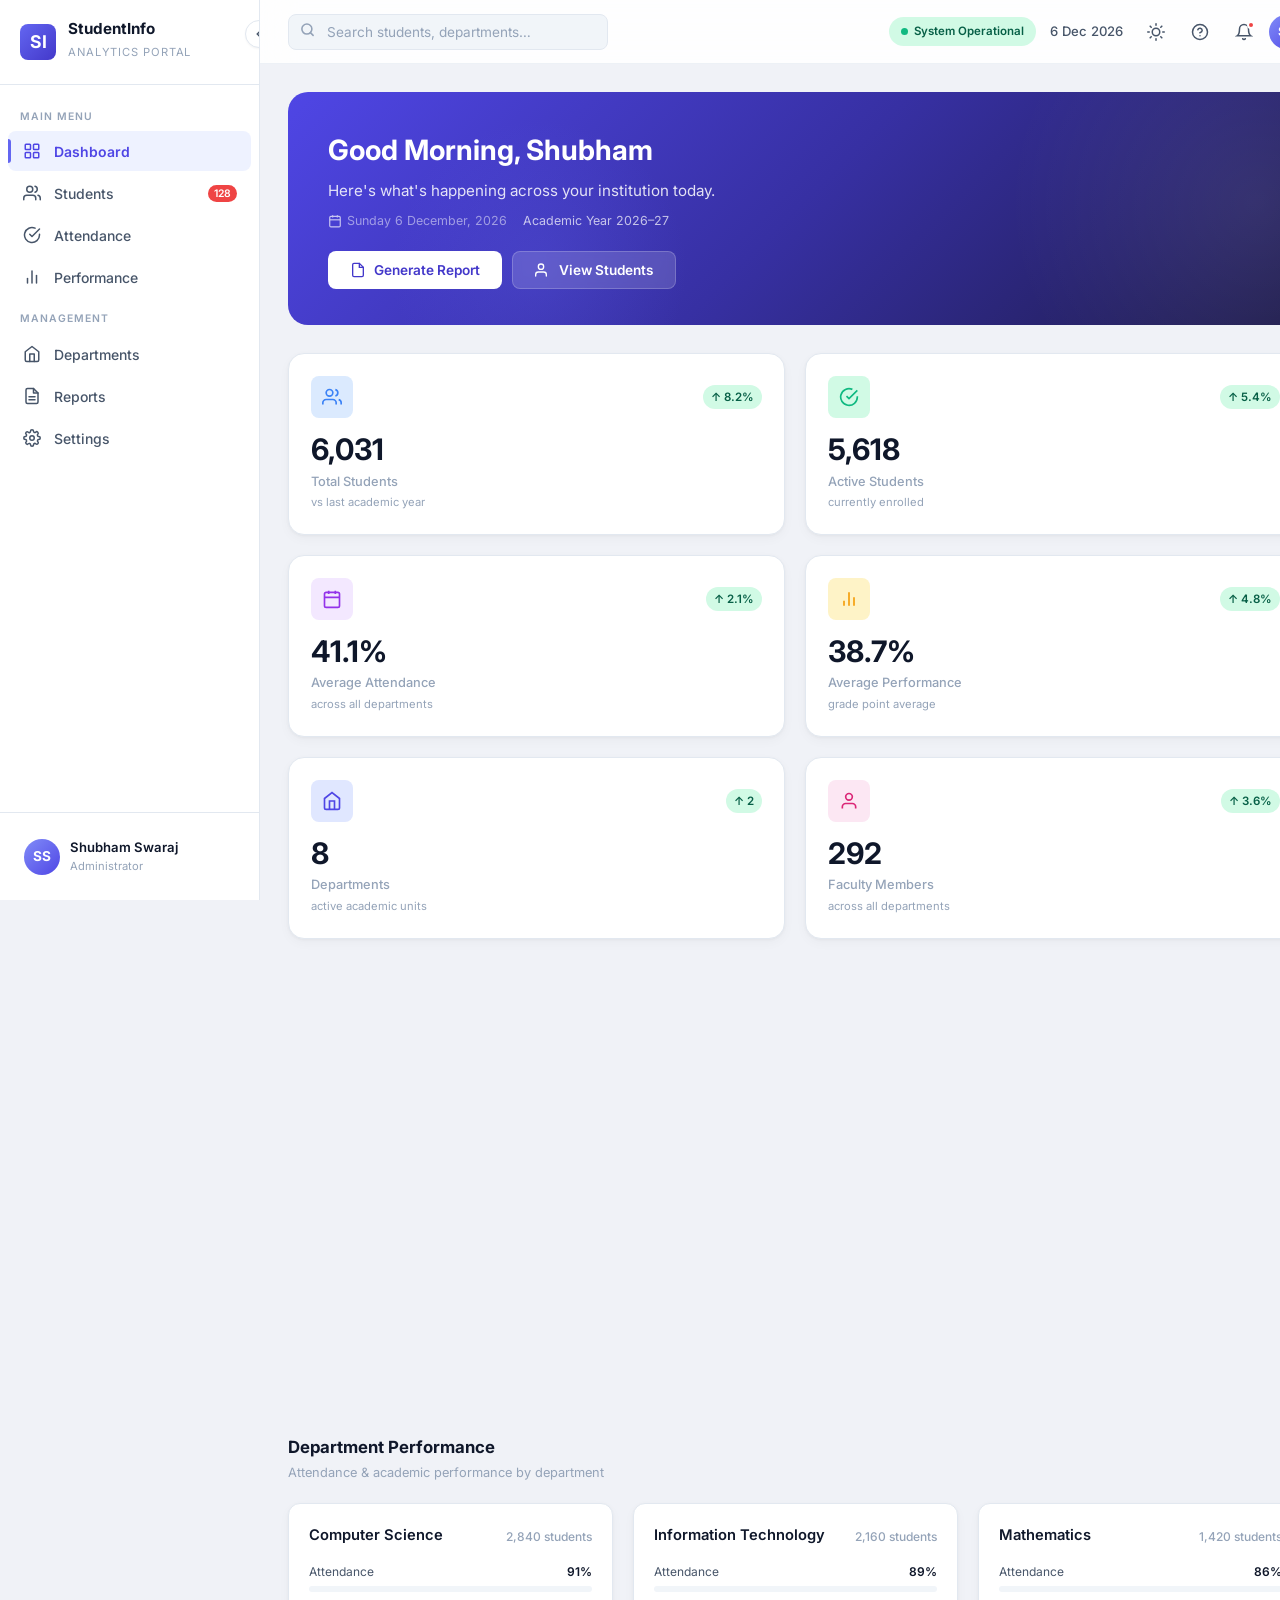
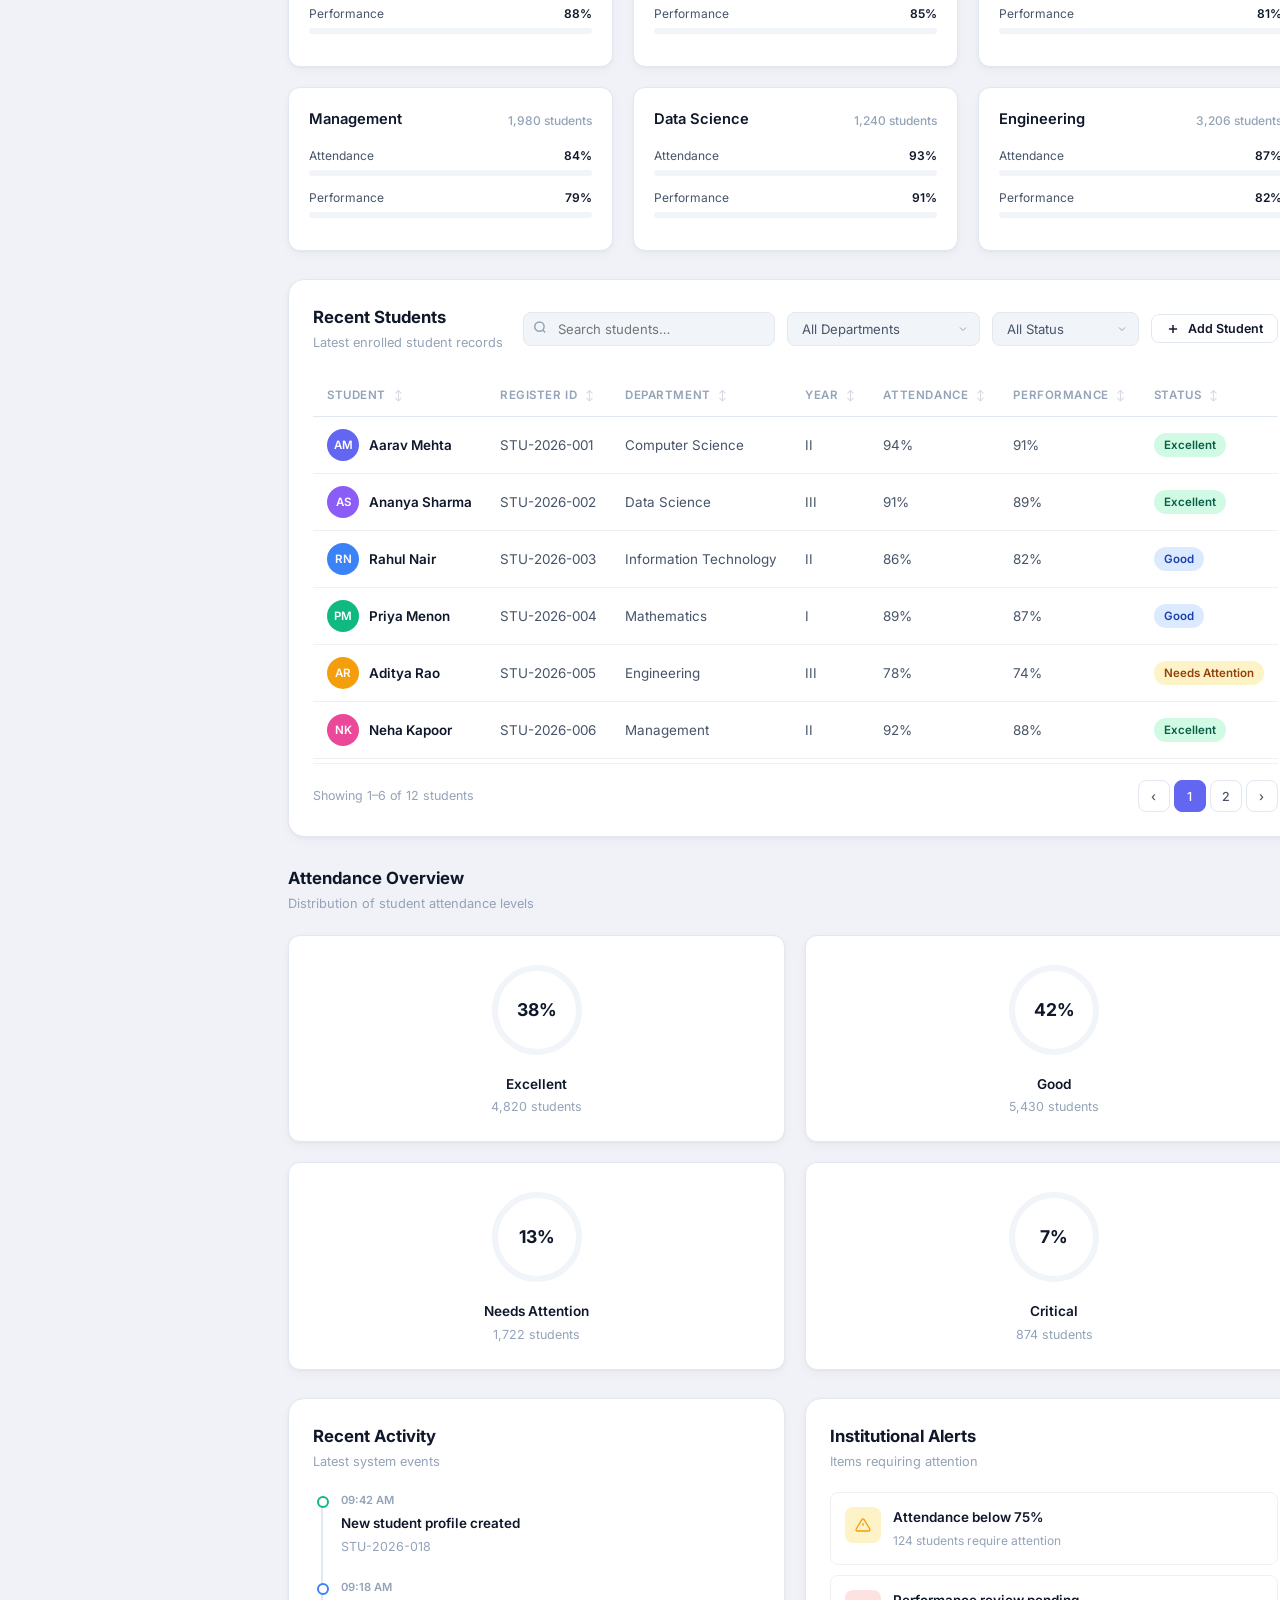
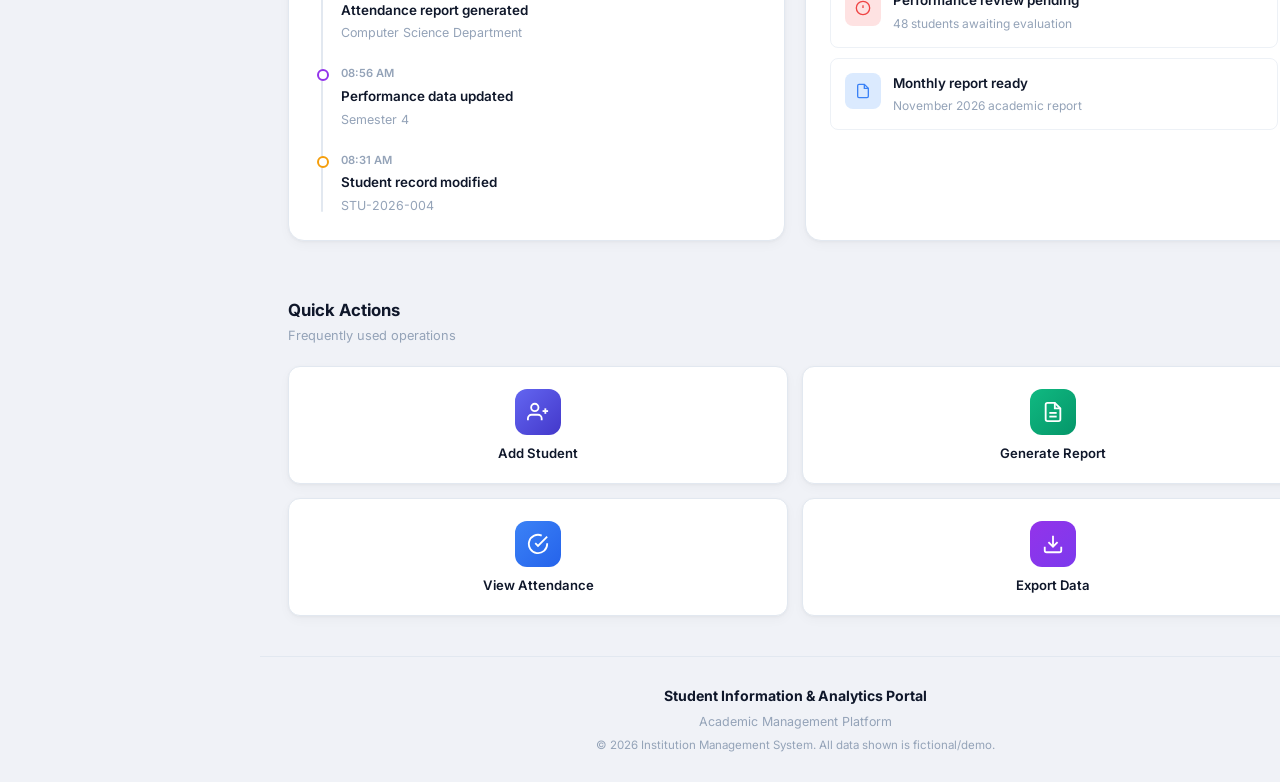
==== index.html @ a5983e14 "Initial student information portal" ====
<!DOCTYPE html>
<html lang="en" data-theme="light">
<head>
  <meta charset="UTF-8" />
  <meta name="viewport" content="width=device-width, initial-scale=1.0" />
  <title>Student Information & Analytics Portal</title>
  <meta name="description" content="Enterprise-grade Student Information & Analytics Dashboard for academic institution management." />
  <link rel="preconnect" href="https://fonts.googleapis.com" />
  <link rel="preconnect" href="https://fonts.gstatic.com" crossorigin />
  <link href="https://fonts.googleapis.com/css2?family=Inter:wght@400;500;600;700;800&display=swap" rel="stylesheet" />
  <link rel="stylesheet" href="style.css" />
</head>
<body>

  <!-- ======== Loading Screen ======== -->
  <div class="loading-screen" id="loadingScreen">
    <div class="loading-spinner"></div>
    <p>Loading Dashboard&hellip;</p>
  </div>

  <!-- ======== Toast Container ======== -->
  <div class="toast-container" id="toastContainer"></div>

  <!-- ======== Mobile Sidebar Overlay ======== -->
  <div class="sidebar-overlay" id="sidebarOverlay"></div>

  <!-- ======== App Shell ======== -->
  <div class="app" id="app">

    <!-- ======== Sidebar ======== -->
    <aside class="sidebar" id="sidebar" aria-label="Main navigation">

      <!-- Toggle -->
      <button class="sidebar-toggle" id="sidebarToggle" aria-label="Toggle sidebar">
        <svg width="14" height="14" viewBox="0 0 24 24" fill="none" stroke="currentColor" stroke-width="2.5" stroke-linecap="round"><path d="M15 18l-6-6 6-6"/></svg>
      </button>

      <!-- Header / Logo -->
      <div class="sidebar-header">
        <div class="sidebar-logo" aria-hidden="true">SI</div>
        <div class="sidebar-brand">
          <h2>StudentInfo</h2>
          <span>Analytics Portal</span>
        </div>
      </div>

      <!-- Navigation -->
      <nav class="sidebar-nav" aria-label="Primary">
        <div class="nav-section-title">Main Menu</div>

        <button class="nav-item active" data-section="dashboard" aria-current="page">
          <span class="nav-icon">
            <svg width="18" height="18" viewBox="0 0 24 24" fill="none" stroke="currentColor" stroke-width="2" stroke-linecap="round" stroke-linejoin="round"><rect x="3" y="3" width="7" height="7" rx="1"/><rect x="14" y="3" width="7" height="7" rx="1"/><rect x="3" y="14" width="7" height="7" rx="1"/><rect x="14" y="14" width="7" height="7" rx="1"/></svg>
          </span>
          <span class="nav-label">Dashboard</span>
        </button>

        <button class="nav-item" data-section="students">
          <span class="nav-icon">
            <svg width="18" height="18" viewBox="0 0 24 24" fill="none" stroke="currentColor" stroke-width="2" stroke-linecap="round" stroke-linejoin="round"><path d="M17 21v-2a4 4 0 00-4-4H5a4 4 0 00-4 4v2"/><circle cx="9" cy="7" r="4"/><path d="M23 21v-2a4 4 0 00-3-3.87"/><path d="M16 3.13a4 4 0 010 7.75"/></svg>
          </span>
          <span class="nav-label">Students</span>
          <span class="nav-badge">128</span>
        </button>

        <button class="nav-item" data-section="attendance">
          <span class="nav-icon">
            <svg width="18" height="18" viewBox="0 0 24 24" fill="none" stroke="currentColor" stroke-width="2" stroke-linecap="round" stroke-linejoin="round"><path d="M22 11.08V12a10 10 0 11-5.93-9.14"/><polyline points="22 4 12 14.01 9 11.01"/></svg>
          </span>
          <span class="nav-label">Attendance</span>
        </button>

        <button class="nav-item" data-section="performance">
          <span class="nav-icon">
            <svg width="18" height="18" viewBox="0 0 24 24" fill="none" stroke="currentColor" stroke-width="2" stroke-linecap="round" stroke-linejoin="round"><line x1="18" y1="20" x2="18" y2="10"/><line x1="12" y1="20" x2="12" y2="4"/><line x1="6" y1="20" x2="6" y2="14"/></svg>
          </span>
          <span class="nav-label">Performance</span>
        </button>

        <div class="nav-section-title">Management</div>

        <button class="nav-item" data-section="departments">
          <span class="nav-icon">
            <svg width="18" height="18" viewBox="0 0 24 24" fill="none" stroke="currentColor" stroke-width="2" stroke-linecap="round" stroke-linejoin="round"><path d="M3 9l9-7 9 7v11a2 2 0 01-2 2H5a2 2 0 01-2-2z"/><polyline points="9 22 9 12 15 12 15 22"/></svg>
          </span>
          <span class="nav-label">Departments</span>
        </button>

        <button class="nav-item" data-section="reports">
          <span class="nav-icon">
            <svg width="18" height="18" viewBox="0 0 24 24" fill="none" stroke="currentColor" stroke-width="2" stroke-linecap="round" stroke-linejoin="round"><path d="M14 2H6a2 2 0 00-2 2v16a2 2 0 002 2h12a2 2 0 002-2V8z"/><polyline points="14 2 14 8 20 8"/><line x1="16" y1="13" x2="8" y2="13"/><line x1="16" y1="17" x2="8" y2="17"/></svg>
          </span>
          <span class="nav-label">Reports</span>
        </button>

        <button class="nav-item" data-section="settings">
          <span class="nav-icon">
            <svg width="18" height="18" viewBox="0 0 24 24" fill="none" stroke="currentColor" stroke-width="2" stroke-linecap="round" stroke-linejoin="round"><circle cx="12" cy="12" r="3"/><path d="M19.4 15a1.65 1.65 0 00.33 1.82l.06.06a2 2 0 010 2.83 2 2 0 01-2.83 0l-.06-.06a1.65 1.65 0 00-1.82-.33 1.65 1.65 0 00-1 1.51V21a2 2 0 01-4 0v-.09A1.65 1.65 0 009 19.4a1.65 1.65 0 00-1.82.33l-.06.06a2 2 0 01-2.83-2.83l.06-.06A1.65 1.65 0 004.68 15a1.65 1.65 0 00-1.51-1H3a2 2 0 010-4h.09A1.65 1.65 0 004.6 9a1.65 1.65 0 00-.33-1.82l-.06-.06a2 2 0 012.83-2.83l.06.06A1.65 1.65 0 009 4.68a1.65 1.65 0 001-1.51V3a2 2 0 014 0v.09a1.65 1.65 0 001 1.51 1.65 1.65 0 001.82-.33l.06-.06a2 2 0 012.83 2.83l-.06.06A1.65 1.65 0 0019.4 9a1.65 1.65 0 001.51 1H21a2 2 0 010 4h-.09a1.65 1.65 0 00-1.51 1z"/></svg>
          </span>
          <span class="nav-label">Settings</span>
        </button>
      </nav>

      <!-- Footer / User -->
      <div class="sidebar-footer">
        <div class="sidebar-user">
          <div class="sidebar-avatar" aria-hidden="true">SS</div>
          <div class="sidebar-user-info">
            <div class="name">Shubham Swaraj</div>
            <div class="role">Administrator</div>
          </div>
        </div>
      </div>
    </aside>

    <!-- ======== Main Content ======== -->
    <div class="main-content">

      <!-- ======== Top Navigation ======== -->
      <header class="topnav" role="banner">
        <div class="topnav-left">
          <button class="mobile-menu-btn" id="mobileMenuBtn" aria-label="Open menu">
            <svg width="22" height="22" viewBox="0 0 24 24" fill="none" stroke="currentColor" stroke-width="2" stroke-linecap="round"><line x1="3" y1="6" x2="21" y2="6"/><line x1="3" y1="12" x2="21" y2="12"/><line x1="3" y1="18" x2="21" y2="18"/></svg>
          </button>
          <div class="topnav-search">
            <span class="search-icon">
              <svg width="15" height="15" viewBox="0 0 24 24" fill="none" stroke="currentColor" stroke-width="2.5" stroke-linecap="round"><circle cx="11" cy="11" r="8"/><line x1="21" y1="21" x2="16.65" y2="16.65"/></svg>
            </span>
            <input type="text" id="globalSearch" placeholder="Search students, departments…" aria-label="Search" />
          </div>
        </div>

        <div class="topnav-right">
          <div class="topnav-status">
            <span class="status-dot"></span>
            System Operational
          </div>

          <span class="topnav-date" id="currentDate"></span>

          <!-- Theme toggle -->
          <button class="topnav-btn theme-toggle" id="themeToggle" aria-label="Toggle dark mode" title="Toggle theme">
            <svg id="themeIconLight" width="18" height="18" viewBox="0 0 24 24" fill="none" stroke="currentColor" stroke-width="2" stroke-linecap="round"><circle cx="12" cy="12" r="5"/><line x1="12" y1="1" x2="12" y2="3"/><line x1="12" y1="21" x2="12" y2="23"/><line x1="4.22" y1="4.22" x2="5.64" y2="5.64"/><line x1="18.36" y1="18.36" x2="19.78" y2="19.78"/><line x1="1" y1="12" x2="3" y2="12"/><line x1="21" y1="12" x2="23" y2="12"/><line x1="4.22" y1="19.78" x2="5.64" y2="18.36"/><line x1="18.36" y1="5.64" x2="19.78" y2="4.22"/></svg>
            <svg id="themeIconDark" width="18" height="18" viewBox="0 0 24 24" fill="none" stroke="currentColor" stroke-width="2" stroke-linecap="round" style="display:none"><path d="M21 12.79A9 9 0 1111.21 3 7 7 0 0021 12.79z"/></svg>
          </button>

          <!-- Help -->
          <button class="topnav-btn" aria-label="Help" title="Help">
            <svg width="18" height="18" viewBox="0 0 24 24" fill="none" stroke="currentColor" stroke-width="2" stroke-linecap="round"><circle cx="12" cy="12" r="10"/><path d="M9.09 9a3 3 0 015.83 1c0 2-3 3-3 3"/><line x1="12" y1="17" x2="12.01" y2="17"/></svg>
          </button>

          <!-- Notifications -->
          <div class="dropdown" id="notifDropdown">
            <button class="topnav-btn" id="notifBtn" aria-label="Notifications" title="Notifications">
              <svg width="18" height="18" viewBox="0 0 24 24" fill="none" stroke="currentColor" stroke-width="2" stroke-linecap="round"><path d="M18 8A6 6 0 006 8c0 7-3 9-3 9h18s-3-2-3-9"/><path d="M13.73 21a2 2 0 01-3.46 0"/></svg>
              <span class="badge-dot"></span>
            </button>
            <div class="dropdown-menu" id="notifMenu">
              <div class="dropdown-header">Notifications</div>
              <div class="notification-item">
                <div class="notif-title">Attendance Alert</div>
                <div class="notif-desc">124 students below 75% attendance threshold</div>
                <div class="notif-time">2 minutes ago</div>
              </div>
              <div class="notification-item">
                <div class="notif-title">Report Generated</div>
                <div class="notif-desc">November 2026 monthly report is ready</div>
                <div class="notif-time">15 minutes ago</div>
              </div>
              <div class="notification-item">
                <div class="notif-title">New Enrollment</div>
                <div class="notif-desc">32 new students enrolled this week</div>
                <div class="notif-time">1 hour ago</div>
              </div>
            </div>
          </div>

          <!-- Profile -->
          <div class="dropdown" id="profileDropdown">
            <button class="topnav-avatar" id="profileBtn" aria-label="Profile menu">SS</button>
            <div class="dropdown-menu" id="profileMenu">
              <div class="dropdown-header">Shubham Swaraj</div>
              <button class="dropdown-item">
                <svg width="15" height="15" viewBox="0 0 24 24" fill="none" stroke="currentColor" stroke-width="2"><path d="M20 21v-2a4 4 0 00-4-4H8a4 4 0 00-4 4v2"/><circle cx="12" cy="7" r="4"/></svg>
                My Profile
              </button>
              <button class="dropdown-item">
                <svg width="15" height="15" viewBox="0 0 24 24" fill="none" stroke="currentColor" stroke-width="2"><circle cx="12" cy="12" r="3"/><path d="M19.4 15a1.65 1.65 0 00.33 1.82l.06.06a2 2 0 11-2.83 0l-.06-.06a1.65 1.65 0 00-1.82-.33 1.65 1.65 0 00-1 1.51V21a2 2 0 01-4 0v-.09A1.65 1.65 0 009 19.4"/></svg>
                Settings
              </button>
              <div class="dropdown-divider"></div>
              <button class="dropdown-item" style="color:var(--danger);">
                <svg width="15" height="15" viewBox="0 0 24 24" fill="none" stroke="currentColor" stroke-width="2"><path d="M9 21H5a2 2 0 01-2-2V5a2 2 0 012-2h4"/><polyline points="16 17 21 12 16 7"/><line x1="21" y1="12" x2="9" y2="12"/></svg>
                Sign Out
              </button>
            </div>
          </div>
        </div>
      </header>

      <!-- ======== Page Content ======== -->
      <main class="page-content" role="main">

        <!-- ---- Welcome Section ---- -->
        <section class="welcome-section reveal" aria-label="Welcome">
          <div class="welcome-content">
            <div class="welcome-top">
              <div class="welcome-text">
                <h1 id="welcomeGreeting">Good Morning, Shubham</h1>
                <p>Here's what's happening across your institution today.</p>
                <div class="welcome-meta">
                  <span>
                    <svg width="14" height="14" viewBox="0 0 24 24" fill="none" stroke="currentColor" stroke-width="2"><rect x="3" y="4" width="18" height="18" rx="2" ry="2"/><line x1="16" y1="2" x2="16" y2="6"/><line x1="8" y1="2" x2="8" y2="6"/><line x1="3" y1="10" x2="21" y2="10"/></svg>
                    <span id="welcomeDate"></span>
                  </span>
                  <span>Academic Year 2026–27</span>
                </div>
              </div>
            </div>
            <div class="welcome-actions">
              <button class="btn btn-primary" id="btnGenerateReport">
                <svg width="16" height="16" viewBox="0 0 24 24" fill="none" stroke="currentColor" stroke-width="2" stroke-linecap="round"><path d="M14 2H6a2 2 0 00-2 2v16a2 2 0 002 2h12a2 2 0 002-2V8z"/><polyline points="14 2 14 8 20 8"/></svg>
                Generate Report
              </button>
              <button class="btn btn-secondary" id="btnViewStudents">
                <svg width="16" height="16" viewBox="0 0 24 24" fill="none" stroke="currentColor" stroke-width="2" stroke-linecap="round"><path d="M17 21v-2a4 4 0 00-4-4H5a4 4 0 00-4 4v2"/><circle cx="9" cy="7" r="4"/></svg>
                View Students
              </button>
            </div>
          </div>
        </section>

        <!-- ---- KPI Cards ---- -->
        <section class="kpi-section reveal" aria-label="Key metrics">
          <div class="grid-cols-4" id="kpiGrid">
            <!-- KPI 1 -->
            <div class="kpi-card">
              <div class="kpi-card-header">
                <div class="kpi-icon blue">
                  <svg width="20" height="20" viewBox="0 0 24 24" fill="none" stroke="currentColor" stroke-width="2"><path d="M17 21v-2a4 4 0 00-4-4H5a4 4 0 00-4 4v2"/><circle cx="9" cy="7" r="4"/><path d="M23 21v-2a4 4 0 00-3-3.87"/><path d="M16 3.13a4 4 0 010 7.75"/></svg>
                </div>
                <span class="kpi-change positive">↑ 8.2%</span>
              </div>
              <div class="kpi-value" data-target="12846">0</div>
              <div class="kpi-label">Total Students</div>
              <div class="kpi-sublabel">vs last academic year</div>
            </div>
            <!-- KPI 2 -->
            <div class="kpi-card">
              <div class="kpi-card-header">
                <div class="kpi-icon green">
                  <svg width="20" height="20" viewBox="0 0 24 24" fill="none" stroke="currentColor" stroke-width="2"><path d="M22 11.08V12a10 10 0 11-5.93-9.14"/><polyline points="22 4 12 14.01 9 11.01"/></svg>
                </div>
                <span class="kpi-change positive">↑ 5.4%</span>
              </div>
              <div class="kpi-value" data-target="11972">0</div>
              <div class="kpi-label">Active Students</div>
              <div class="kpi-sublabel">currently enrolled</div>
            </div>
            <!-- KPI 3 -->
            <div class="kpi-card">
              <div class="kpi-card-header">
                <div class="kpi-icon purple">
                  <svg width="20" height="20" viewBox="0 0 24 24" fill="none" stroke="currentColor" stroke-width="2"><rect x="3" y="4" width="18" height="18" rx="2" ry="2"/><line x1="16" y1="2" x2="16" y2="6"/><line x1="8" y1="2" x2="8" y2="6"/><line x1="3" y1="10" x2="21" y2="10"/></svg>
                </div>
                <span class="kpi-change positive">↑ 2.1%</span>
              </div>
              <div class="kpi-value" data-target="87.6" data-suffix="%" data-decimal="true">0</div>
              <div class="kpi-label">Average Attendance</div>
              <div class="kpi-sublabel">across all departments</div>
            </div>
            <!-- KPI 4 -->
            <div class="kpi-card">
              <div class="kpi-card-header">
                <div class="kpi-icon amber">
                  <svg width="20" height="20" viewBox="0 0 24 24" fill="none" stroke="currentColor" stroke-width="2"><line x1="18" y1="20" x2="18" y2="10"/><line x1="12" y1="20" x2="12" y2="4"/><line x1="6" y1="20" x2="6" y2="14"/></svg>
                </div>
                <span class="kpi-change positive">↑ 4.8%</span>
              </div>
              <div class="kpi-value" data-target="82.4" data-suffix="%" data-decimal="true">0</div>
              <div class="kpi-label">Average Performance</div>
              <div class="kpi-sublabel">grade point average</div>
            </div>
            <!-- KPI 5 -->
            <div class="kpi-card">
              <div class="kpi-card-header">
                <div class="kpi-icon indigo">
                  <svg width="20" height="20" viewBox="0 0 24 24" fill="none" stroke="currentColor" stroke-width="2"><path d="M3 9l9-7 9 7v11a2 2 0 01-2 2H5a2 2 0 01-2-2z"/><polyline points="9 22 9 12 15 12 15 22"/></svg>
                </div>
                <span class="kpi-change positive">↑ 2</span>
              </div>
              <div class="kpi-value" data-target="18">0</div>
              <div class="kpi-label">Departments</div>
              <div class="kpi-sublabel">active academic units</div>
            </div>
            <!-- KPI 6 -->
            <div class="kpi-card">
              <div class="kpi-card-header">
                <div class="kpi-icon rose">
                  <svg width="20" height="20" viewBox="0 0 24 24" fill="none" stroke="currentColor" stroke-width="2"><path d="M20 21v-2a4 4 0 00-4-4H8a4 4 0 00-4 4v2"/><circle cx="12" cy="7" r="4"/></svg>
                </div>
                <span class="kpi-change positive">↑ 3.6%</span>
              </div>
              <div class="kpi-value" data-target="624">0</div>
              <div class="kpi-label">Faculty Members</div>
              <div class="kpi-sublabel">across all departments</div>
            </div>
          </div>
        </section>

        <!-- ---- Student Analytics Chart ---- -->
        <section class="section-card reveal" aria-label="Enrollment chart">
          <div class="section-header">
            <div>
              <div class="section-title">Student Enrollment Overview</div>
              <div class="section-subtitle">Enrollment trends across the academic year</div>
            </div>
            <div class="section-actions">
              <button class="btn btn-outline btn-sm" data-chart-period="monthly">Monthly</button>
            </div>
          </div>
          <div class="chart-container" id="enrollmentChart">
            <div class="chart-tooltip" id="chartTooltip"></div>
            <!-- Chart rendered via JS -->
          </div>
        </section>

        <!-- ---- Department Performance ---- -->
        <section class="reveal" aria-label="Department performance">
          <div class="section-header" style="margin-bottom:20px;">
            <div>
              <div class="section-title">Department Performance</div>
              <div class="section-subtitle">Attendance &amp; academic performance by department</div>
            </div>
          </div>
          <div class="grid-cols-3" id="deptGrid">
            <!-- Rendered via JS -->
          </div>
        </section>

        <!-- ---- Recent Students Table ---- -->
        <section class="section-card reveal" aria-label="Student records" style="margin-top:28px;">
          <div class="section-header">
            <div>
              <div class="section-title">Recent Students</div>
              <div class="section-subtitle">Latest enrolled student records</div>
            </div>
            <div class="table-controls">
              <div class="table-search">
                <span class="search-icon">
                  <svg width="14" height="14" viewBox="0 0 24 24" fill="none" stroke="currentColor" stroke-width="2.5"><circle cx="11" cy="11" r="8"/><line x1="21" y1="21" x2="16.65" y2="16.65"/></svg>
                </span>
                <input type="text" id="studentSearch" placeholder="Search students…" aria-label="Search students" />
              </div>
              <select class="table-filter" id="deptFilter" aria-label="Filter by department">
                <option value="">All Departments</option>
                <option value="Computer Science">Computer Science</option>
                <option value="Data Science">Data Science</option>
                <option value="Information Technology">Information Technology</option>
                <option value="Mathematics">Mathematics</option>
                <option value="Engineering">Engineering</option>
                <option value="Management">Management</option>
              </select>
              <select class="table-filter" id="statusFilter" aria-label="Filter by status">
                <option value="">All Status</option>
                <option value="Excellent">Excellent</option>
                <option value="Good">Good</option>
                <option value="Needs Attention">Needs Attention</option>
              </select>
              <button class="btn btn-outline btn-sm" id="addStudentBtn">
                <svg width="14" height="14" viewBox="0 0 24 24" fill="none" stroke="currentColor" stroke-width="2.5"><line x1="12" y1="5" x2="12" y2="19"/><line x1="5" y1="12" x2="19" y2="12"/></svg>
                Add Student
              </button>
            </div>
          </div>
          <div class="data-table-wrapper">
            <table class="data-table" id="studentTable">
              <thead>
                <tr>
                  <th data-sort="name">Student <span class="sort-icon">↕</span></th>
                  <th data-sort="id">Register ID <span class="sort-icon">↕</span></th>
                  <th data-sort="department">Department <span class="sort-icon">↕</span></th>
                  <th data-sort="year">Year <span class="sort-icon">↕</span></th>
                  <th data-sort="attendance">Attendance <span class="sort-icon">↕</span></th>
                  <th data-sort="performance">Performance <span class="sort-icon">↕</span></th>
                  <th data-sort="status">Status <span class="sort-icon">↕</span></th>
                </tr>
              </thead>
              <tbody id="studentTableBody">
                <!-- Rendered via JS -->
              </tbody>
            </table>
          </div>
          <div class="table-footer">
            <div class="table-info" id="tableInfo">Showing 1-6 of 6 students</div>
            <div class="table-pagination" id="tablePagination">
              <!-- Rendered via JS -->
            </div>
          </div>
        </section>

        <!-- ---- Attendance Overview ---- -->
        <section class="reveal" aria-label="Attendance overview" style="margin-top:28px;">
          <div class="section-header" style="margin-bottom:20px;">
            <div>
              <div class="section-title">Attendance Overview</div>
              <div class="section-subtitle">Distribution of student attendance levels</div>
            </div>
          </div>
          <div class="attendance-grid" id="attendanceGrid">
            <!-- Rendered via JS -->
          </div>
        </section>

        <!-- ---- Two Column: Activity + Alerts ---- -->
        <div class="grid-cols-2 reveal" style="margin-top:28px;">

          <!-- Recent Activity -->
          <div class="section-card">
            <div class="section-header">
              <div>
                <div class="section-title">Recent Activity</div>
                <div class="section-subtitle">Latest system events</div>
              </div>
            </div>
            <div class="timeline" id="activityTimeline">
              <div class="timeline-item">
                <div class="timeline-dot green"></div>
                <div class="timeline-time">09:42 AM</div>
                <div class="timeline-title">New student profile created</div>
                <div class="timeline-desc">STU-2026-018</div>
              </div>
              <div class="timeline-item">
                <div class="timeline-dot blue"></div>
                <div class="timeline-time">09:18 AM</div>
                <div class="timeline-title">Attendance report generated</div>
                <div class="timeline-desc">Computer Science Department</div>
              </div>
              <div class="timeline-item">
                <div class="timeline-dot purple"></div>
                <div class="timeline-time">08:56 AM</div>
                <div class="timeline-title">Performance data updated</div>
                <div class="timeline-desc">Semester 4</div>
              </div>
              <div class="timeline-item">
                <div class="timeline-dot amber"></div>
                <div class="timeline-time">08:31 AM</div>
                <div class="timeline-title">Student record modified</div>
                <div class="timeline-desc">STU-2026-004</div>
              </div>
            </div>
          </div>

          <!-- Institutional Alerts -->
          <div class="section-card">
            <div class="section-header">
              <div>
                <div class="section-title">Institutional Alerts</div>
                <div class="section-subtitle">Items requiring attention</div>
              </div>
            </div>
            <div id="alertsList">
              <div class="alert-item">
                <div class="alert-icon warning">
                  <svg width="16" height="16" viewBox="0 0 24 24" fill="none" stroke="currentColor" stroke-width="2"><path d="M10.29 3.86L1.82 18a2 2 0 001.71 3h16.94a2 2 0 001.71-3L13.71 3.86a2 2 0 00-3.42 0z"/><line x1="12" y1="9" x2="12" y2="13"/><line x1="12" y1="17" x2="12.01" y2="17"/></svg>
                </div>
                <div class="alert-content">
                  <div class="alert-title">Attendance below 75%</div>
                  <div class="alert-desc">124 students require attention</div>
                </div>
              </div>
              <div class="alert-item">
                <div class="alert-icon danger">
                  <svg width="16" height="16" viewBox="0 0 24 24" fill="none" stroke="currentColor" stroke-width="2"><circle cx="12" cy="12" r="10"/><line x1="12" y1="8" x2="12" y2="12"/><line x1="12" y1="16" x2="12.01" y2="16"/></svg>
                </div>
                <div class="alert-content">
                  <div class="alert-title">Performance review pending</div>
                  <div class="alert-desc">48 students awaiting evaluation</div>
                </div>
              </div>
              <div class="alert-item">
                <div class="alert-icon info">
                  <svg width="16" height="16" viewBox="0 0 24 24" fill="none" stroke="currentColor" stroke-width="2"><path d="M14 2H6a2 2 0 00-2 2v16a2 2 0 002 2h12a2 2 0 002-2V8z"/><polyline points="14 2 14 8 20 8"/></svg>
                </div>
                <div class="alert-content">
                  <div class="alert-title">Monthly report ready</div>
                  <div class="alert-desc">November 2026 academic report</div>
                </div>
              </div>
            </div>
          </div>
        </div>

        <!-- ---- Quick Actions ---- -->
        <section class="reveal" aria-label="Quick actions" style="margin-top:28px;">
          <div class="section-header" style="margin-bottom:20px;">
            <div>
              <div class="section-title">Quick Actions</div>
              <div class="section-subtitle">Frequently used operations</div>
            </div>
          </div>
          <div class="quick-actions-grid">
            <button class="quick-action-btn" id="qaAddStudent">
              <div class="quick-action-icon">
                <svg width="22" height="22" viewBox="0 0 24 24" fill="none" stroke="currentColor" stroke-width="2"><path d="M16 21v-2a4 4 0 00-4-4H5a4 4 0 00-4 4v2"/><circle cx="8.5" cy="7" r="4"/><line x1="20" y1="8" x2="20" y2="14"/><line x1="23" y1="11" x2="17" y2="11"/></svg>
              </div>
              <span class="quick-action-label">Add Student</span>
            </button>
            <button class="quick-action-btn" id="qaGenerateReport">
              <div class="quick-action-icon">
                <svg width="22" height="22" viewBox="0 0 24 24" fill="none" stroke="currentColor" stroke-width="2"><path d="M14 2H6a2 2 0 00-2 2v16a2 2 0 002 2h12a2 2 0 002-2V8z"/><polyline points="14 2 14 8 20 8"/><line x1="16" y1="13" x2="8" y2="13"/><line x1="16" y1="17" x2="8" y2="17"/></svg>
              </div>
              <span class="quick-action-label">Generate Report</span>
            </button>
            <button class="quick-action-btn" id="qaViewAttendance">
              <div class="quick-action-icon">
                <svg width="22" height="22" viewBox="0 0 24 24" fill="none" stroke="currentColor" stroke-width="2"><path d="M22 11.08V12a10 10 0 11-5.93-9.14"/><polyline points="22 4 12 14.01 9 11.01"/></svg>
              </div>
              <span class="quick-action-label">View Attendance</span>
            </button>
            <button class="quick-action-btn" id="qaExportData">
              <div class="quick-action-icon">
                <svg width="22" height="22" viewBox="0 0 24 24" fill="none" stroke="currentColor" stroke-width="2"><path d="M21 15v4a2 2 0 01-2 2H5a2 2 0 01-2-2v-4"/><polyline points="7 10 12 15 17 10"/><line x1="12" y1="15" x2="12" y2="3"/></svg>
              </div>
              <span class="quick-action-label">Export Data</span>
            </button>
          </div>
        </section>

      </main>

      <!-- ======== Footer ======== -->
      <footer class="app-footer" role="contentinfo">
        <div class="footer-brand">Student Information &amp; Analytics Portal</div>
        <div class="footer-tagline">Academic Management Platform</div>
        <div class="footer-copy">&copy; 2026 Institution Management System. All data shown is fictional/demo.</div>
      </footer>

    </div><!-- /.main-content -->
  </div><!-- /.app -->

  <!-- ======== Add Student Modal ======== -->
  <div class="modal-overlay" id="addStudentModal" role="dialog" aria-modal="true" aria-label="Add student">
    <div class="modal">
      <div class="modal-header">
        <h2 class="modal-title">Add New Student</h2>
        <button class="modal-close" id="closeAddStudent" aria-label="Close">
          <svg width="16" height="16" viewBox="0 0 24 24" fill="none" stroke="currentColor" stroke-width="2.5" stroke-linecap="round"><line x1="18" y1="6" x2="6" y2="18"/><line x1="6" y1="6" x2="18" y2="18"/></svg>
        </button>
      </div>
      <div class="modal-body">
        <form id="addStudentForm">
          <div class="form-row">
            <div class="form-group">
              <label class="form-label" for="studentFirstName">First Name</label>
              <input class="form-input" type="text" id="studentFirstName" placeholder="Enter first name" required />
            </div>
            <div class="form-group">
              <label class="form-label" for="studentLastName">Last Name</label>
              <input class="form-input" type="text" id="studentLastName" placeholder="Enter last name" required />
            </div>
          </div>
          <div class="form-group">
            <label class="form-label" for="studentRegId">Register ID</label>
            <input class="form-input" type="text" id="studentRegId" placeholder="e.g. STU-2026-007" required />
          </div>
          <div class="form-row">
            <div class="form-group">
              <label class="form-label" for="studentDept">Department</label>
              <select class="form-select" id="studentDept" required>
                <option value="">Select department</option>
                <option>Computer Science</option>
                <option>Data Science</option>
                <option>Information Technology</option>
                <option>Mathematics</option>
                <option>Engineering</option>
                <option>Management</option>
              </select>
            </div>
            <div class="form-group">
              <label class="form-label" for="studentYear">Year</label>
              <select class="form-select" id="studentYear" required>
                <option value="">Select year</option>
                <option>I</option>
                <option>II</option>
                <option>III</option>
                <option>IV</option>
              </select>
            </div>
          </div>
        </form>
      </div>
      <div class="modal-footer">
        <button class="btn-modal-cancel" id="cancelAddStudent">Cancel</button>
        <button class="btn-modal-primary" id="submitAddStudent">Add Student</button>
      </div>
    </div>
  </div>

  <!-- ======== Generate Report Modal ======== -->
  <div class="modal-overlay" id="reportModal" role="dialog" aria-modal="true" aria-label="Generate report">
    <div class="modal">
      <div class="modal-header">
        <h2 class="modal-title">Generate Report</h2>
        <button class="modal-close" id="closeReport" aria-label="Close">
          <svg width="16" height="16" viewBox="0 0 24 24" fill="none" stroke="currentColor" stroke-width="2.5" stroke-linecap="round"><line x1="18" y1="6" x2="6" y2="18"/><line x1="6" y1="6" x2="18" y2="18"/></svg>
        </button>
      </div>
      <div class="modal-body">
        <form id="reportForm">
          <div class="form-group">
            <label class="form-label" for="reportType">Report Type</label>
            <select class="form-select" id="reportType" required>
              <option value="">Select type</option>
              <option>Attendance Report</option>
              <option>Performance Report</option>
              <option>Enrollment Report</option>
              <option>Department Summary</option>
              <option>Comprehensive Report</option>
            </select>
          </div>
          <div class="form-row">
            <div class="form-group">
              <label class="form-label" for="reportFrom">From</label>
              <input class="form-input" type="date" id="reportFrom" required />
            </div>
            <div class="form-group">
              <label class="form-label" for="reportTo">To</label>
              <input class="form-input" type="date" id="reportTo" required />
            </div>
          </div>
          <div class="form-group">
            <label class="form-label" for="reportDept">Department</label>
            <select class="form-select" id="reportDept">
              <option value="">All Departments</option>
              <option>Computer Science</option>
              <option>Data Science</option>
              <option>Information Technology</option>
              <option>Mathematics</option>
              <option>Engineering</option>
              <option>Management</option>
            </select>
          </div>
          <div class="form-group">
            <label class="form-label" for="reportFormat">Export Format</label>
            <select class="form-select" id="reportFormat" required>
              <option value="">Select format</option>
              <option>PDF</option>
              <option>Excel (XLSX)</option>
              <option>CSV</option>
            </select>
          </div>
        </form>
      </div>
      <div class="modal-footer">
        <button class="btn-modal-cancel" id="cancelReport">Cancel</button>
        <button class="btn-modal-primary" id="submitReport">Generate</button>
      </div>
    </div>
  </div>

  <script src="script.js"></script>
</body>
</html>
---- style.css ----
/* ============================================================
   Student Information & Analytics Portal
   Design System & Styles
   ============================================================ */

/* ---------- CSS Variables (Design Tokens) ---------- */
:root {
  /* Primary palette */
  --primary-50: #eef2ff;
  --primary-100: #e0e7ff;
  --primary-200: #c7d2fe;
  --primary-300: #a5b4fc;
  --primary-400: #818cf8;
  --primary-500: #6366f1;
  --primary-600: #4f46e5;
  --primary-700: #4338ca;
  --primary-800: #3730a3;
  --primary-900: #312e81;

  /* Neutral palette */
  --gray-50: #f8fafc;
  --gray-100: #f1f5f9;
  --gray-200: #e2e8f0;
  --gray-300: #cbd5e1;
  --gray-400: #94a3b8;
  --gray-500: #64748b;
  --gray-600: #475569;
  --gray-700: #334155;
  --gray-800: #1e293b;
  --gray-900: #0f172a;
  --gray-950: #020617;

  /* Semantic colours */
  --success: #10b981;
  --success-light: #d1fae5;
  --warning: #f59e0b;
  --warning-light: #fef3c7;
  --danger: #ef4444;
  --danger-light: #fee2e2;
  --info: #3b82f6;
  --info-light: #dbeafe;

  /* Surface colours – light mode */
  --bg-body: #f0f2f7;
  --bg-sidebar: #ffffff;
  --bg-card: #ffffff;
  --bg-card-hover: #f8fafc;
  --bg-input: #f1f5f9;
  --bg-modal-overlay: rgba(15, 23, 42, 0.55);
  --bg-glass: rgba(255, 255, 255, 0.72);
  --bg-glass-heavy: rgba(255, 255, 255, 0.88);

  /* Text colours */
  --text-primary: #0f172a;
  --text-secondary: #475569;
  --text-tertiary: #94a3b8;
  --text-inverse: #ffffff;

  /* Borders & shadows */
  --border-color: #e2e8f0;
  --border-light: rgba(226, 232, 240, 0.6);
  --shadow-sm: 0 1px 2px rgba(0,0,0,0.04);
  --shadow-md: 0 4px 12px rgba(0,0,0,0.06);
  --shadow-lg: 0 10px 32px rgba(0,0,0,0.08);
  --shadow-xl: 0 20px 48px rgba(0,0,0,0.10);
  --shadow-card: 0 1px 3px rgba(0,0,0,0.04), 0 4px 12px rgba(0,0,0,0.03);
  --shadow-card-hover: 0 8px 24px rgba(99,102,241,0.10), 0 2px 8px rgba(0,0,0,0.06);

  /* Layout */
  --sidebar-width: 260px;
  --sidebar-collapsed-width: 72px;
  --topnav-height: 64px;
  --radius-sm: 8px;
  --radius-md: 12px;
  --radius-lg: 16px;
  --radius-xl: 20px;
  --radius-full: 9999px;

  /* Transitions */
  --transition-fast: 0.15s ease;
  --transition-base: 0.25s ease;
  --transition-slow: 0.4s cubic-bezier(0.4,0,0.2,1);

  /* Typography */
  --font-family: 'Inter', -apple-system, BlinkMacSystemFont, 'Segoe UI', Roboto, sans-serif;
  --font-mono: 'JetBrains Mono', 'Fira Code', monospace;
}

/* ---------- Dark Mode ---------- */
[data-theme="dark"] {
  --bg-body: #0c0f1a;
  --bg-sidebar: #111827;
  --bg-card: #1e293b;
  --bg-card-hover: #263249;
  --bg-input: #1e293b;
  --bg-glass: rgba(30, 41, 59, 0.72);
  --bg-glass-heavy: rgba(30, 41, 59, 0.88);

  --text-primary: #f1f5f9;
  --text-secondary: #94a3b8;
  --text-tertiary: #64748b;

  --border-color: #334155;
  --border-light: rgba(51, 65, 85, 0.5);

  --shadow-sm: 0 1px 2px rgba(0,0,0,0.2);
  --shadow-md: 0 4px 12px rgba(0,0,0,0.3);
  --shadow-lg: 0 10px 32px rgba(0,0,0,0.35);
  --shadow-xl: 0 20px 48px rgba(0,0,0,0.4);
  --shadow-card: 0 1px 3px rgba(0,0,0,0.2), 0 4px 12px rgba(0,0,0,0.15);
  --shadow-card-hover: 0 8px 24px rgba(99,102,241,0.18), 0 2px 8px rgba(0,0,0,0.2);
  --bg-modal-overlay: rgba(0, 0, 0, 0.7);
}

/* ---------- Reset & Base ---------- */
*, *::before, *::after {
  margin: 0;
  padding: 0;
  box-sizing: border-box;
}

html {
  scroll-behavior: smooth;
  font-size: 16px;
}

body {
  font-family: var(--font-family);
  background: var(--bg-body);
  color: var(--text-primary);
  line-height: 1.6;
  overflow-x: hidden;
  transition: background var(--transition-base), color var(--transition-base);
}

a { color: inherit; text-decoration: none; }
button { cursor: pointer; font-family: inherit; }
img { max-width: 100%; display: block; }
input, select, textarea { font-family: inherit; font-size: inherit; }

/* ---------- Loading Screen ---------- */
.loading-screen {
  position: fixed;
  inset: 0;
  z-index: 10000;
  background: var(--bg-body);
  display: flex;
  flex-direction: column;
  align-items: center;
  justify-content: center;
  gap: 24px;
  transition: opacity 0.5s ease, visibility 0.5s ease;
}

.loading-screen.hidden {
  opacity: 0;
  visibility: hidden;
  pointer-events: none;
}

.loading-spinner {
  width: 48px;
  height: 48px;
  border: 3px solid var(--border-color);
  border-top-color: var(--primary-500);
  border-radius: 50%;
  animation: spin 0.8s linear infinite;
}

.loading-screen p {
  color: var(--text-secondary);
  font-size: 0.875rem;
  letter-spacing: 0.05em;
}

@keyframes spin {
  to { transform: rotate(360deg); }
}

/* ---------- App Layout ---------- */
.app {
  display: flex;
  min-height: 100vh;
  opacity: 0;
  transition: opacity 0.6s ease;
}

.app.loaded { opacity: 1; }

/* ---------- Sidebar ---------- */
.sidebar {
  position: fixed;
  top: 0;
  left: 0;
  width: var(--sidebar-width);
  height: 100vh;
  background: var(--bg-sidebar);
  border-right: 1px solid var(--border-color);
  display: flex;
  flex-direction: column;
  z-index: 1000;
  transition: width var(--transition-slow), transform var(--transition-slow);
  overflow: hidden;
}

.sidebar.collapsed {
  width: var(--sidebar-collapsed-width);
}

.sidebar-header {
  display: flex;
  align-items: center;
  gap: 12px;
  padding: 20px;
  border-bottom: 1px solid var(--border-color);
  min-height: 64px;
}

.sidebar-logo {
  width: 36px;
  height: 36px;
  background: linear-gradient(135deg, var(--primary-500), var(--primary-700));
  border-radius: var(--radius-sm);
  display: flex;
  align-items: center;
  justify-content: center;
  color: white;
  font-weight: 700;
  font-size: 1.1rem;
  flex-shrink: 0;
}

.sidebar-brand {
  white-space: nowrap;
  overflow: hidden;
  transition: opacity var(--transition-base);
}

.sidebar-brand h2 {
  font-size: 0.95rem;
  font-weight: 700;
  color: var(--text-primary);
  line-height: 1.2;
}

.sidebar-brand span {
  font-size: 0.7rem;
  color: var(--text-tertiary);
  text-transform: uppercase;
  letter-spacing: 0.08em;
}

.sidebar.collapsed .sidebar-brand {
  opacity: 0;
  width: 0;
}

.sidebar-nav {
  flex: 1;
  padding: 12px 8px;
  overflow-y: auto;
}

.nav-section-title {
  font-size: 0.65rem;
  font-weight: 600;
  text-transform: uppercase;
  letter-spacing: 0.1em;
  color: var(--text-tertiary);
  padding: 12px 12px 6px;
  white-space: nowrap;
  overflow: hidden;
}

.sidebar.collapsed .nav-section-title {
  opacity: 0;
}

.nav-item {
  display: flex;
  align-items: center;
  gap: 12px;
  padding: 10px 14px;
  border-radius: var(--radius-sm);
  color: var(--text-secondary);
  font-size: 0.875rem;
  font-weight: 500;
  transition: all var(--transition-fast);
  white-space: nowrap;
  margin-bottom: 2px;
  position: relative;
  border: none;
  background: none;
  width: 100%;
  text-align: left;
}

.nav-item:hover {
  background: var(--primary-50);
  color: var(--primary-600);
}

[data-theme="dark"] .nav-item:hover {
  background: rgba(99,102,241,0.1);
  color: var(--primary-400);
}

.nav-item.active {
  background: var(--primary-50);
  color: var(--primary-600);
  font-weight: 600;
}

[data-theme="dark"] .nav-item.active {
  background: rgba(99,102,241,0.15);
  color: var(--primary-400);
}

.nav-item.active::before {
  content: '';
  position: absolute;
  left: 0;
  top: 50%;
  transform: translateY(-50%);
  width: 3px;
  height: 24px;
  background: var(--primary-500);
  border-radius: 0 3px 3px 0;
}

.nav-item .nav-icon {
  width: 20px;
  height: 20px;
  flex-shrink: 0;
  display: flex;
  align-items: center;
  justify-content: center;
}

.nav-item .nav-label {
  overflow: hidden;
  transition: opacity var(--transition-base);
}

.sidebar.collapsed .nav-item .nav-label {
  opacity: 0;
  width: 0;
}

.nav-item .nav-badge {
  margin-left: auto;
  background: var(--danger);
  color: white;
  font-size: 0.65rem;
  font-weight: 600;
  padding: 2px 6px;
  border-radius: var(--radius-full);
  min-width: 20px;
  text-align: center;
}

.sidebar.collapsed .nav-badge { display: none; }

/* Sidebar footer */
.sidebar-footer {
  padding: 16px;
  border-top: 1px solid var(--border-color);
}

.sidebar-user {
  display: flex;
  align-items: center;
  gap: 10px;
  padding: 8px;
  border-radius: var(--radius-sm);
  transition: background var(--transition-fast);
}

.sidebar-user:hover {
  background: var(--bg-input);
}

.sidebar-avatar {
  width: 36px;
  height: 36px;
  border-radius: var(--radius-full);
  background: linear-gradient(135deg, var(--primary-400), var(--primary-600));
  display: flex;
  align-items: center;
  justify-content: center;
  color: white;
  font-weight: 700;
  font-size: 0.85rem;
  flex-shrink: 0;
}

.sidebar-user-info {
  overflow: hidden;
  white-space: nowrap;
  transition: opacity var(--transition-base);
}

.sidebar-user-info .name {
  font-size: 0.82rem;
  font-weight: 600;
  color: var(--text-primary);
}

.sidebar-user-info .role {
  font-size: 0.7rem;
  color: var(--text-tertiary);
}

.sidebar.collapsed .sidebar-user-info {
  opacity: 0;
  width: 0;
}

/* Sidebar toggle button */
.sidebar-toggle {
  position: absolute;
  top: 20px;
  right: -14px;
  width: 28px;
  height: 28px;
  background: var(--bg-card);
  border: 1px solid var(--border-color);
  border-radius: 50%;
  display: flex;
  align-items: center;
  justify-content: center;
  cursor: pointer;
  z-index: 10;
  transition: all var(--transition-fast);
  box-shadow: var(--shadow-sm);
  color: var(--text-secondary);
  font-size: 0.75rem;
}

.sidebar-toggle:hover {
  background: var(--primary-500);
  color: white;
  border-color: var(--primary-500);
}

.sidebar.collapsed .sidebar-toggle svg {
  transform: rotate(180deg);
}

/* ---------- Main Content ---------- */
.main-content {
  flex: 1;
  margin-left: var(--sidebar-width);
  transition: margin-left var(--transition-slow);
  min-height: 100vh;
  display: flex;
  flex-direction: column;
}

.sidebar.collapsed ~ .main-content {
  margin-left: var(--sidebar-collapsed-width);
}

/* ---------- Top Navigation ---------- */
.topnav {
  position: sticky;
  top: 0;
  height: var(--topnav-height);
  background: var(--bg-glass-heavy);
  backdrop-filter: blur(16px);
  -webkit-backdrop-filter: blur(16px);
  border-bottom: 1px solid var(--border-light);
  display: flex;
  align-items: center;
  justify-content: space-between;
  padding: 0 28px;
  z-index: 900;
}

.topnav-left {
  display: flex;
  align-items: center;
  gap: 16px;
}

.mobile-menu-btn {
  display: none;
  background: none;
  border: none;
  color: var(--text-secondary);
  padding: 6px;
}

.topnav-search {
  position: relative;
}

.topnav-search input {
  width: 320px;
  padding: 9px 14px 9px 38px;
  background: var(--bg-input);
  border: 1px solid var(--border-color);
  border-radius: var(--radius-sm);
  color: var(--text-primary);
  font-size: 0.85rem;
  outline: none;
  transition: all var(--transition-fast);
}

.topnav-search input:focus {
  border-color: var(--primary-400);
  box-shadow: 0 0 0 3px rgba(99,102,241,0.12);
  background: var(--bg-card);
}

.topnav-search input::placeholder {
  color: var(--text-tertiary);
}

.topnav-search .search-icon {
  position: absolute;
  left: 12px;
  top: 50%;
  transform: translateY(-50%);
  color: var(--text-tertiary);
  pointer-events: none;
}

.topnav-right {
  display: flex;
  align-items: center;
  gap: 6px;
}

.topnav-status {
  display: flex;
  align-items: center;
  gap: 6px;
  padding: 5px 12px;
  background: var(--success-light);
  color: #065f46;
  font-size: 0.72rem;
  font-weight: 600;
  border-radius: var(--radius-full);
  margin-right: 8px;
}

[data-theme="dark"] .topnav-status {
  background: rgba(16,185,129,0.15);
  color: var(--success);
}

.topnav-status .status-dot {
  width: 7px;
  height: 7px;
  background: var(--success);
  border-radius: 50%;
  animation: pulse-dot 2s ease-in-out infinite;
}

@keyframes pulse-dot {
  0%, 100% { opacity: 1; transform: scale(1); }
  50% { opacity: 0.6; transform: scale(0.85); }
}

.topnav-date {
  font-size: 0.82rem;
  color: var(--text-secondary);
  margin-right: 8px;
  font-weight: 500;
}

.topnav-btn {
  position: relative;
  width: 38px;
  height: 38px;
  display: flex;
  align-items: center;
  justify-content: center;
  border-radius: var(--radius-sm);
  border: none;
  background: transparent;
  color: var(--text-secondary);
  transition: all var(--transition-fast);
}

.topnav-btn:hover {
  background: var(--bg-input);
  color: var(--text-primary);
}

.topnav-btn .badge-dot {
  position: absolute;
  top: 8px;
  right: 8px;
  width: 8px;
  height: 8px;
  background: var(--danger);
  border-radius: 50%;
  border: 2px solid var(--bg-card);
}

.topnav-avatar {
  width: 34px;
  height: 34px;
  border-radius: var(--radius-full);
  background: linear-gradient(135deg, var(--primary-400), var(--primary-600));
  display: flex;
  align-items: center;
  justify-content: center;
  color: white;
  font-weight: 700;
  font-size: 0.8rem;
  cursor: pointer;
  transition: box-shadow var(--transition-fast);
  border: none;
}

.topnav-avatar:hover {
  box-shadow: 0 0 0 3px rgba(99,102,241,0.25);
}

/* Dropdowns */
.dropdown {
  position: relative;
}

.dropdown-menu {
  position: absolute;
  top: calc(100% + 8px);
  right: 0;
  min-width: 280px;
  background: var(--bg-card);
  border: 1px solid var(--border-color);
  border-radius: var(--radius-md);
  box-shadow: var(--shadow-lg);
  opacity: 0;
  visibility: hidden;
  transform: translateY(-8px);
  transition: all var(--transition-fast);
  z-index: 100;
  overflow: hidden;
}

.dropdown-menu.open {
  opacity: 1;
  visibility: visible;
  transform: translateY(0);
}

.dropdown-header {
  padding: 14px 16px;
  border-bottom: 1px solid var(--border-color);
  font-weight: 600;
  font-size: 0.85rem;
}

.dropdown-item {
  display: flex;
  align-items: center;
  gap: 10px;
  padding: 10px 16px;
  font-size: 0.82rem;
  color: var(--text-secondary);
  transition: background var(--transition-fast);
  border: none;
  background: none;
  width: 100%;
  text-align: left;
  cursor: pointer;
}

.dropdown-item:hover {
  background: var(--bg-input);
  color: var(--text-primary);
}

.dropdown-divider {
  height: 1px;
  background: var(--border-color);
  margin: 4px 0;
}

.notification-item {
  padding: 12px 16px;
  border-bottom: 1px solid var(--border-light);
  transition: background var(--transition-fast);
}

.notification-item:hover {
  background: var(--bg-input);
}

.notification-item .notif-title {
  font-size: 0.82rem;
  font-weight: 600;
  color: var(--text-primary);
  margin-bottom: 2px;
}

.notification-item .notif-desc {
  font-size: 0.75rem;
  color: var(--text-tertiary);
}

.notification-item .notif-time {
  font-size: 0.7rem;
  color: var(--text-tertiary);
  margin-top: 4px;
}

/* ---------- Page Content ---------- */
.page-content {
  padding: 28px;
  flex: 1;
}

/* ---------- Welcome / Hero Section ---------- */
.welcome-section {
  background: linear-gradient(135deg, var(--primary-600) 0%, var(--primary-800) 50%, #1e1b4b 100%);
  border-radius: var(--radius-xl);
  padding: 36px 40px;
  color: white;
  position: relative;
  overflow: hidden;
  margin-bottom: 28px;
}

.welcome-section::before {
  content: '';
  position: absolute;
  top: -60%;
  right: -20%;
  width: 500px;
  height: 500px;
  background: radial-gradient(circle, rgba(255,255,255,0.08) 0%, transparent 70%);
  border-radius: 50%;
  animation: float-orb 8s ease-in-out infinite;
}

.welcome-section::after {
  content: '';
  position: absolute;
  bottom: -40%;
  left: 10%;
  width: 300px;
  height: 300px;
  background: radial-gradient(circle, rgba(99,102,241,0.2) 0%, transparent 70%);
  border-radius: 50%;
  animation: float-orb 10s ease-in-out infinite reverse;
}

@keyframes float-orb {
  0%, 100% { transform: translate(0, 0) scale(1); }
  33% { transform: translate(20px, -20px) scale(1.05); }
  66% { transform: translate(-10px, 15px) scale(0.95); }
}

.welcome-content {
  position: relative;
  z-index: 1;
}

.welcome-top {
  display: flex;
  justify-content: space-between;
  align-items: flex-start;
  flex-wrap: wrap;
  gap: 16px;
}

.welcome-text h1 {
  font-size: 1.75rem;
  font-weight: 700;
  margin-bottom: 6px;
}

.welcome-text p {
  font-size: 0.95rem;
  opacity: 0.85;
  margin-bottom: 4px;
}

.welcome-meta {
  display: flex;
  gap: 16px;
  margin-top: 8px;
}

.welcome-meta span {
  font-size: 0.78rem;
  opacity: 0.7;
  display: flex;
  align-items: center;
  gap: 5px;
}

.welcome-actions {
  display: flex;
  gap: 10px;
  margin-top: 20px;
}

.btn {
  display: inline-flex;
  align-items: center;
  gap: 8px;
  padding: 10px 22px;
  border-radius: var(--radius-sm);
  font-size: 0.85rem;
  font-weight: 600;
  border: none;
  transition: all var(--transition-fast);
  white-space: nowrap;
}

.btn-primary {
  background: white;
  color: var(--primary-700);
}

.btn-primary:hover {
  background: var(--primary-50);
  transform: translateY(-1px);
  box-shadow: 0 4px 12px rgba(0,0,0,0.15);
}

.btn-secondary {
  background: rgba(255,255,255,0.15);
  color: white;
  border: 1px solid rgba(255,255,255,0.2);
  backdrop-filter: blur(4px);
}

.btn-secondary:hover {
  background: rgba(255,255,255,0.25);
  transform: translateY(-1px);
}

.btn-outline {
  background: transparent;
  color: var(--text-primary);
  border: 1px solid var(--border-color);
}

.btn-outline:hover {
  background: var(--bg-input);
  border-color: var(--primary-400);
  color: var(--primary-600);
}

.btn-sm {
  padding: 6px 14px;
  font-size: 0.78rem;
}

.btn-icon {
  width: 36px;
  height: 36px;
  padding: 0;
  display: flex;
  align-items: center;
  justify-content: center;
  border-radius: var(--radius-sm);
  border: 1px solid var(--border-color);
  background: var(--bg-card);
  color: var(--text-secondary);
  transition: all var(--transition-fast);
}

.btn-icon:hover {
  border-color: var(--primary-400);
  color: var(--primary-600);
  background: var(--primary-50);
}

/* ---------- Grid Layouts ---------- */
.grid-cols-4 {
  display: grid;
  grid-template-columns: repeat(4, 1fr);
  gap: 20px;
}

.grid-cols-3 {
  display: grid;
  grid-template-columns: repeat(3, 1fr);
  gap: 20px;
}

.grid-cols-2 {
  display: grid;
  grid-template-columns: repeat(2, 1fr);
  gap: 20px;
}

/* ---------- KPI Cards ---------- */
.kpi-section {
  margin-bottom: 28px;
}

.kpi-card {
  background: var(--bg-card);
  border: 1px solid var(--border-color);
  border-radius: var(--radius-lg);
  padding: 22px;
  position: relative;
  overflow: hidden;
  transition: all var(--transition-base);
  box-shadow: var(--shadow-card);
}

.kpi-card:hover {
  transform: translateY(-3px);
  box-shadow: var(--shadow-card-hover);
  border-color: var(--primary-200);
}

[data-theme="dark"] .kpi-card:hover {
  border-color: var(--primary-800);
}

.kpi-card-header {
  display: flex;
  align-items: center;
  justify-content: space-between;
  margin-bottom: 14px;
}

.kpi-icon {
  width: 42px;
  height: 42px;
  border-radius: var(--radius-sm);
  display: flex;
  align-items: center;
  justify-content: center;
  font-size: 1.1rem;
}

.kpi-icon.blue { background: var(--info-light); color: var(--info); }
.kpi-icon.green { background: var(--success-light); color: var(--success); }
.kpi-icon.purple { background: #f3e8ff; color: #9333ea; }
.kpi-icon.amber { background: var(--warning-light); color: var(--warning); }
.kpi-icon.indigo { background: var(--primary-100); color: var(--primary-600); }
.kpi-icon.rose { background: #fce7f3; color: #db2777; }

[data-theme="dark"] .kpi-icon.blue { background: rgba(59,130,246,0.15); }
[data-theme="dark"] .kpi-icon.green { background: rgba(16,185,129,0.15); }
[data-theme="dark"] .kpi-icon.purple { background: rgba(147,51,234,0.15); }
[data-theme="dark"] .kpi-icon.amber { background: rgba(245,158,11,0.15); }
[data-theme="dark"] .kpi-icon.indigo { background: rgba(99,102,241,0.15); }
[data-theme="dark"] .kpi-icon.rose { background: rgba(219,39,119,0.15); }

.kpi-change {
  display: inline-flex;
  align-items: center;
  gap: 3px;
  font-size: 0.72rem;
  font-weight: 600;
  padding: 3px 8px;
  border-radius: var(--radius-full);
}

.kpi-change.positive {
  background: var(--success-light);
  color: #065f46;
}

.kpi-change.negative {
  background: var(--danger-light);
  color: #991b1b;
}

[data-theme="dark"] .kpi-change.positive {
  background: rgba(16,185,129,0.15);
  color: var(--success);
}

[data-theme="dark"] .kpi-change.negative {
  background: rgba(239,68,68,0.15);
  color: var(--danger);
}

.kpi-value {
  font-size: 1.85rem;
  font-weight: 700;
  color: var(--text-primary);
  line-height: 1.2;
  margin-bottom: 4px;
}

.kpi-label {
  font-size: 0.8rem;
  color: var(--text-tertiary);
  font-weight: 500;
}

.kpi-sublabel {
  font-size: 0.7rem;
  color: var(--text-tertiary);
  margin-top: 2px;
}

/* ---------- Section Card (glass) ---------- */
.section-card {
  background: var(--bg-card);
  border: 1px solid var(--border-color);
  border-radius: var(--radius-lg);
  padding: 24px;
  box-shadow: var(--shadow-card);
  margin-bottom: 28px;
}

.section-header {
  display: flex;
  align-items: center;
  justify-content: space-between;
  margin-bottom: 20px;
  flex-wrap: wrap;
  gap: 12px;
}

.section-title {
  font-size: 1.05rem;
  font-weight: 700;
  color: var(--text-primary);
}

.section-subtitle {
  font-size: 0.8rem;
  color: var(--text-tertiary);
  margin-top: 2px;
}

.section-actions {
  display: flex;
  gap: 8px;
  align-items: center;
}

/* ---------- Chart ---------- */
.chart-container {
  position: relative;
  width: 100%;
  height: 320px;
}

.chart-svg {
  width: 100%;
  height: 100%;
}

.chart-bar {
  transition: all var(--transition-base);
  cursor: pointer;
}

.chart-bar:hover {
  filter: brightness(1.1);
}

.chart-tooltip {
  position: absolute;
  background: var(--gray-900);
  color: white;
  padding: 6px 12px;
  border-radius: var(--radius-sm);
  font-size: 0.75rem;
  pointer-events: none;
  opacity: 0;
  transition: opacity var(--transition-fast);
  z-index: 10;
  white-space: nowrap;
}

.chart-tooltip.visible {
  opacity: 1;
}

/* ---------- Department Cards ---------- */
.dept-card {
  background: var(--bg-card);
  border: 1px solid var(--border-color);
  border-radius: var(--radius-md);
  padding: 20px;
  transition: all var(--transition-base);
  box-shadow: var(--shadow-card);
}

.dept-card:hover {
  transform: translateY(-2px);
  box-shadow: var(--shadow-card-hover);
}

.dept-card-header {
  display: flex;
  justify-content: space-between;
  align-items: center;
  margin-bottom: 14px;
}

.dept-name {
  font-size: 0.92rem;
  font-weight: 600;
  color: var(--text-primary);
}

.dept-students {
  font-size: 0.75rem;
  color: var(--text-tertiary);
  font-weight: 500;
}

.dept-stat {
  margin-bottom: 12px;
}

.dept-stat-header {
  display: flex;
  justify-content: space-between;
  margin-bottom: 5px;
}

.dept-stat-label {
  font-size: 0.75rem;
  color: var(--text-secondary);
}

.dept-stat-value {
  font-size: 0.75rem;
  font-weight: 600;
  color: var(--text-primary);
}

.progress-bar {
  width: 100%;
  height: 6px;
  background: var(--bg-input);
  border-radius: var(--radius-full);
  overflow: hidden;
}

.progress-fill {
  height: 100%;
  border-radius: var(--radius-full);
  transition: width 1.2s cubic-bezier(0.4,0,0.2,1);
  width: 0;
}

.progress-fill.blue { background: linear-gradient(90deg, var(--info), #60a5fa); }
.progress-fill.green { background: linear-gradient(90deg, var(--success), #34d399); }
.progress-fill.purple { background: linear-gradient(90deg, #9333ea, #a855f7); }
.progress-fill.amber { background: linear-gradient(90deg, var(--warning), #fbbf24); }
.progress-fill.indigo { background: linear-gradient(90deg, var(--primary-500), var(--primary-400)); }

/* ---------- Student Table ---------- */
.table-controls {
  display: flex;
  align-items: center;
  gap: 12px;
  flex-wrap: wrap;
}

.table-search {
  position: relative;
  flex: 1;
  min-width: 200px;
  max-width: 300px;
}

.table-search input {
  width: 100%;
  padding: 8px 12px 8px 34px;
  background: var(--bg-input);
  border: 1px solid var(--border-color);
  border-radius: var(--radius-sm);
  font-size: 0.82rem;
  color: var(--text-primary);
  outline: none;
  transition: all var(--transition-fast);
}

.table-search input:focus {
  border-color: var(--primary-400);
  box-shadow: 0 0 0 3px rgba(99,102,241,0.1);
}

.table-search .search-icon {
  position: absolute;
  left: 10px;
  top: 50%;
  transform: translateY(-50%);
  color: var(--text-tertiary);
}

.table-filter {
  padding: 8px 14px;
  background: var(--bg-input);
  border: 1px solid var(--border-color);
  border-radius: var(--radius-sm);
  font-size: 0.82rem;
  color: var(--text-secondary);
  outline: none;
  cursor: pointer;
  appearance: none;
  -webkit-appearance: none;
  background-image: url("data:image/svg+xml,%3Csvg xmlns='http://www.w3.org/2000/svg' width='12' height='12' viewBox='0 0 24 24' fill='none' stroke='%2394a3b8' stroke-width='2'%3E%3Cpath d='M6 9l6 6 6-6'/%3E%3C/svg%3E");
  background-repeat: no-repeat;
  background-position: right 10px center;
  padding-right: 30px;
}

.data-table {
  width: 100%;
  border-collapse: separate;
  border-spacing: 0;
}

.data-table thead th {
  text-align: left;
  padding: 12px 14px;
  font-size: 0.72rem;
  font-weight: 600;
  text-transform: uppercase;
  letter-spacing: 0.05em;
  color: var(--text-tertiary);
  border-bottom: 1px solid var(--border-color);
  cursor: pointer;
  user-select: none;
  white-space: nowrap;
  transition: color var(--transition-fast);
}

.data-table thead th:hover {
  color: var(--text-primary);
}

.data-table thead th .sort-icon {
  margin-left: 4px;
  opacity: 0.4;
  font-size: 0.65rem;
}

.data-table thead th.sorted .sort-icon {
  opacity: 1;
  color: var(--primary-500);
}

.data-table tbody tr {
  transition: background var(--transition-fast);
}

.data-table tbody tr:hover {
  background: var(--bg-card-hover);
}

.data-table tbody td {
  padding: 12px 14px;
  font-size: 0.84rem;
  color: var(--text-secondary);
  border-bottom: 1px solid var(--border-light);
  white-space: nowrap;
}

.student-cell {
  display: flex;
  align-items: center;
  gap: 10px;
}

.student-avatar-sm {
  width: 32px;
  height: 32px;
  border-radius: var(--radius-full);
  display: flex;
  align-items: center;
  justify-content: center;
  font-weight: 600;
  font-size: 0.72rem;
  color: white;
  flex-shrink: 0;
}

.student-name {
  font-weight: 600;
  color: var(--text-primary);
  font-size: 0.84rem;
}

.status-badge {
  display: inline-flex;
  align-items: center;
  gap: 4px;
  padding: 3px 10px;
  border-radius: var(--radius-full);
  font-size: 0.72rem;
  font-weight: 600;
}

.status-badge.excellent {
  background: var(--success-light);
  color: #065f46;
}

.status-badge.good {
  background: var(--info-light);
  color: #1e40af;
}

.status-badge.attention {
  background: var(--warning-light);
  color: #92400e;
}

.status-badge.critical {
  background: var(--danger-light);
  color: #991b1b;
}

[data-theme="dark"] .status-badge.excellent { background: rgba(16,185,129,0.15); color: var(--success); }
[data-theme="dark"] .status-badge.good { background: rgba(59,130,246,0.15); color: var(--info); }
[data-theme="dark"] .status-badge.attention { background: rgba(245,158,11,0.15); color: var(--warning); }
[data-theme="dark"] .status-badge.critical { background: rgba(239,68,68,0.15); color: var(--danger); }

.table-footer {
  display: flex;
  align-items: center;
  justify-content: space-between;
  padding-top: 16px;
  border-top: 1px solid var(--border-light);
  margin-top: 4px;
}

.table-info {
  font-size: 0.78rem;
  color: var(--text-tertiary);
}

.table-pagination {
  display: flex;
  align-items: center;
  gap: 4px;
}

.page-btn {
  width: 32px;
  height: 32px;
  display: flex;
  align-items: center;
  justify-content: center;
  border: 1px solid var(--border-color);
  border-radius: var(--radius-sm);
  background: var(--bg-card);
  color: var(--text-secondary);
  font-size: 0.78rem;
  font-weight: 500;
  cursor: pointer;
  transition: all var(--transition-fast);
}

.page-btn:hover {
  border-color: var(--primary-400);
  color: var(--primary-600);
}

.page-btn.active {
  background: var(--primary-500);
  color: white;
  border-color: var(--primary-500);
}

/* ---------- Attendance Overview ---------- */
.attendance-grid {
  display: grid;
  grid-template-columns: repeat(4, 1fr);
  gap: 20px;
}

.attendance-card {
  text-align: center;
  padding: 24px 16px;
  background: var(--bg-card);
  border: 1px solid var(--border-color);
  border-radius: var(--radius-md);
  box-shadow: var(--shadow-card);
  transition: all var(--transition-base);
}

.attendance-card:hover {
  transform: translateY(-2px);
  box-shadow: var(--shadow-card-hover);
}

.circle-progress {
  position: relative;
  width: 100px;
  height: 100px;
  margin: 0 auto 14px;
}

.circle-progress svg {
  width: 100px;
  height: 100px;
  transform: rotate(-90deg);
}

.circle-progress .circle-bg {
  fill: none;
  stroke: var(--bg-input);
  stroke-width: 6;
}

.circle-progress .circle-fill {
  fill: none;
  stroke-width: 6;
  stroke-linecap: round;
  transition: stroke-dashoffset 1.5s cubic-bezier(0.4,0,0.2,1);
}

.circle-progress .circle-text {
  position: absolute;
  inset: 0;
  display: flex;
  align-items: center;
  justify-content: center;
  font-size: 1.1rem;
  font-weight: 700;
  color: var(--text-primary);
}

.attendance-label {
  font-size: 0.85rem;
  font-weight: 600;
  color: var(--text-primary);
  margin-bottom: 2px;
}

.attendance-count {
  font-size: 0.78rem;
  color: var(--text-tertiary);
}

/* ---------- Activity Timeline ---------- */
.timeline {
  position: relative;
  padding-left: 28px;
}

.timeline::before {
  content: '';
  position: absolute;
  left: 8px;
  top: 4px;
  bottom: 4px;
  width: 2px;
  background: var(--border-color);
  border-radius: 2px;
}

.timeline-item {
  position: relative;
  padding-bottom: 22px;
}

.timeline-item:last-child {
  padding-bottom: 0;
}

.timeline-dot {
  position: absolute;
  left: -24px;
  top: 4px;
  width: 12px;
  height: 12px;
  border-radius: 50%;
  border: 2px solid var(--primary-500);
  background: var(--bg-card);
  z-index: 1;
}

.timeline-dot.green { border-color: var(--success); }
.timeline-dot.blue { border-color: var(--info); }
.timeline-dot.amber { border-color: var(--warning); }
.timeline-dot.purple { border-color: #9333ea; }

.timeline-time {
  font-size: 0.7rem;
  color: var(--text-tertiary);
  font-weight: 600;
  margin-bottom: 3px;
}

.timeline-title {
  font-size: 0.84rem;
  font-weight: 600;
  color: var(--text-primary);
  margin-bottom: 2px;
}

.timeline-desc {
  font-size: 0.78rem;
  color: var(--text-tertiary);
}

/* ---------- Alert Card ---------- */
.alert-item {
  display: flex;
  align-items: flex-start;
  gap: 12px;
  padding: 14px;
  border-radius: var(--radius-sm);
  border: 1px solid var(--border-light);
  margin-bottom: 10px;
  transition: all var(--transition-fast);
}

.alert-item:last-child {
  margin-bottom: 0;
}

.alert-item:hover {
  background: var(--bg-card-hover);
}

.alert-icon {
  width: 36px;
  height: 36px;
  border-radius: var(--radius-sm);
  display: flex;
  align-items: center;
  justify-content: center;
  flex-shrink: 0;
  font-size: 0.9rem;
}

.alert-icon.warning { background: var(--warning-light); color: var(--warning); }
.alert-icon.danger { background: var(--danger-light); color: var(--danger); }
.alert-icon.info { background: var(--info-light); color: var(--info); }

[data-theme="dark"] .alert-icon.warning { background: rgba(245,158,11,0.15); }
[data-theme="dark"] .alert-icon.danger { background: rgba(239,68,68,0.15); }
[data-theme="dark"] .alert-icon.info { background: rgba(59,130,246,0.15); }

.alert-content .alert-title {
  font-size: 0.84rem;
  font-weight: 600;
  color: var(--text-primary);
  margin-bottom: 2px;
}

.alert-content .alert-desc {
  font-size: 0.75rem;
  color: var(--text-tertiary);
}

/* ---------- Quick Actions ---------- */
.quick-actions-grid {
  display: grid;
  grid-template-columns: repeat(4, 1fr);
  gap: 14px;
}

.quick-action-btn {
  display: flex;
  flex-direction: column;
  align-items: center;
  gap: 10px;
  padding: 22px 16px;
  background: var(--bg-card);
  border: 1px solid var(--border-color);
  border-radius: var(--radius-md);
  cursor: pointer;
  transition: all var(--transition-base);
  box-shadow: var(--shadow-card);
}

.quick-action-btn:hover {
  transform: translateY(-3px);
  box-shadow: var(--shadow-card-hover);
  border-color: var(--primary-300);
}

.quick-action-icon {
  width: 46px;
  height: 46px;
  border-radius: var(--radius-md);
  display: flex;
  align-items: center;
  justify-content: center;
  font-size: 1.2rem;
  background: linear-gradient(135deg, var(--primary-500), var(--primary-700));
  color: white;
}

.quick-action-btn:nth-child(2) .quick-action-icon {
  background: linear-gradient(135deg, var(--success), #059669);
}

.quick-action-btn:nth-child(3) .quick-action-icon {
  background: linear-gradient(135deg, var(--info), #2563eb);
}

.quick-action-btn:nth-child(4) .quick-action-icon {
  background: linear-gradient(135deg, #9333ea, #7c3aed);
}

.quick-action-label {
  font-size: 0.82rem;
  font-weight: 600;
  color: var(--text-primary);
}

/* ---------- Footer ---------- */
.app-footer {
  padding: 28px;
  text-align: center;
  border-top: 1px solid var(--border-color);
  margin-top: 12px;
}

.footer-brand {
  font-size: 0.88rem;
  font-weight: 700;
  color: var(--text-primary);
  margin-bottom: 4px;
}

.footer-tagline {
  font-size: 0.78rem;
  color: var(--text-tertiary);
  margin-bottom: 4px;
}

.footer-copy {
  font-size: 0.72rem;
  color: var(--text-tertiary);
}

/* ---------- Modals ---------- */
.modal-overlay {
  position: fixed;
  inset: 0;
  background: var(--bg-modal-overlay);
  z-index: 5000;
  display: flex;
  align-items: center;
  justify-content: center;
  opacity: 0;
  visibility: hidden;
  transition: all var(--transition-base);
  backdrop-filter: blur(4px);
}

.modal-overlay.open {
  opacity: 1;
  visibility: visible;
}

.modal {
  background: var(--bg-card);
  border-radius: var(--radius-lg);
  width: 90%;
  max-width: 520px;
  max-height: 85vh;
  overflow-y: auto;
  box-shadow: var(--shadow-xl);
  transform: scale(0.95) translateY(20px);
  transition: transform var(--transition-base);
}

.modal-overlay.open .modal {
  transform: scale(1) translateY(0);
}

.modal-header {
  display: flex;
  align-items: center;
  justify-content: space-between;
  padding: 20px 24px;
  border-bottom: 1px solid var(--border-color);
}

.modal-title {
  font-size: 1.05rem;
  font-weight: 700;
  color: var(--text-primary);
}

.modal-close {
  width: 32px;
  height: 32px;
  display: flex;
  align-items: center;
  justify-content: center;
  border: none;
  background: var(--bg-input);
  border-radius: var(--radius-sm);
  color: var(--text-secondary);
  cursor: pointer;
  transition: all var(--transition-fast);
}

.modal-close:hover {
  background: var(--danger-light);
  color: var(--danger);
}

.modal-body {
  padding: 24px;
}

.form-group {
  margin-bottom: 18px;
}

.form-label {
  display: block;
  font-size: 0.82rem;
  font-weight: 600;
  color: var(--text-secondary);
  margin-bottom: 6px;
}

.form-input, .form-select {
  width: 100%;
  padding: 10px 14px;
  background: var(--bg-input);
  border: 1px solid var(--border-color);
  border-radius: var(--radius-sm);
  color: var(--text-primary);
  font-size: 0.85rem;
  outline: none;
  transition: all var(--transition-fast);
}

.form-input:focus, .form-select:focus {
  border-color: var(--primary-400);
  box-shadow: 0 0 0 3px rgba(99,102,241,0.1);
}

.form-row {
  display: grid;
  grid-template-columns: 1fr 1fr;
  gap: 14px;
}

.modal-footer {
  display: flex;
  justify-content: flex-end;
  gap: 10px;
  padding: 16px 24px;
  border-top: 1px solid var(--border-color);
}

.btn-modal-primary {
  padding: 10px 24px;
  background: var(--primary-600);
  color: white;
  border: none;
  border-radius: var(--radius-sm);
  font-size: 0.85rem;
  font-weight: 600;
  cursor: pointer;
  transition: all var(--transition-fast);
}

.btn-modal-primary:hover {
  background: var(--primary-700);
  transform: translateY(-1px);
}

.btn-modal-cancel {
  padding: 10px 24px;
  background: var(--bg-input);
  color: var(--text-secondary);
  border: 1px solid var(--border-color);
  border-radius: var(--radius-sm);
  font-size: 0.85rem;
  font-weight: 600;
  cursor: pointer;
  transition: all var(--transition-fast);
}

.btn-modal-cancel:hover {
  background: var(--bg-card-hover);
}

/* ---------- Toast Notification ---------- */
.toast-container {
  position: fixed;
  top: 20px;
  right: 20px;
  z-index: 9999;
  display: flex;
  flex-direction: column;
  gap: 8px;
}

.toast {
  display: flex;
  align-items: center;
  gap: 10px;
  padding: 14px 18px;
  background: var(--bg-card);
  border: 1px solid var(--border-color);
  border-radius: var(--radius-md);
  box-shadow: var(--shadow-lg);
  min-width: 300px;
  max-width: 420px;
  transform: translateX(120%);
  transition: transform var(--transition-slow);
  position: relative;
  overflow: hidden;
}

.toast.show {
  transform: translateX(0);
}

.toast.hiding {
  transform: translateX(120%);
}

.toast-icon {
  width: 28px;
  height: 28px;
  border-radius: var(--radius-sm);
  display: flex;
  align-items: center;
  justify-content: center;
  flex-shrink: 0;
  font-size: 0.85rem;
}

.toast-icon.success { background: var(--success-light); color: var(--success); }
.toast-icon.error { background: var(--danger-light); color: var(--danger); }
.toast-icon.info { background: var(--info-light); color: var(--info); }
.toast-icon.warning { background: var(--warning-light); color: var(--warning); }

.toast-content .toast-title {
  font-size: 0.82rem;
  font-weight: 600;
  color: var(--text-primary);
}

.toast-content .toast-message {
  font-size: 0.75rem;
  color: var(--text-tertiary);
}

.toast-progress {
  position: absolute;
  bottom: 0;
  left: 0;
  height: 3px;
  background: var(--primary-500);
  border-radius: 0 3px 0 0;
  transition: width linear;
}

/* ---------- Theme Toggle ---------- */
.theme-toggle {
  display: flex;
  align-items: center;
  justify-content: center;
}

/* ---------- Scroll Reveal ---------- */
.reveal {
  opacity: 0;
  transform: translateY(24px);
  transition: opacity 0.6s ease, transform 0.6s ease;
}

.reveal.visible {
  opacity: 1;
  transform: translateY(0);
}

/* ---------- Sidebar Overlay (mobile) ---------- */
.sidebar-overlay {
  position: fixed;
  inset: 0;
  background: rgba(0,0,0,0.5);
  z-index: 999;
  opacity: 0;
  visibility: hidden;
  transition: all var(--transition-base);
}

.sidebar-overlay.active {
  opacity: 1;
  visibility: visible;
}

/* ---------- Responsive ---------- */
@media (max-width: 1280px) {
  .grid-cols-4 {
    grid-template-columns: repeat(2, 1fr);
  }
  .attendance-grid {
    grid-template-columns: repeat(2, 1fr);
  }
  .quick-actions-grid {
    grid-template-columns: repeat(2, 1fr);
  }
}

@media (max-width: 1024px) {
  .sidebar {
    transform: translateX(-100%);
  }

  .sidebar.mobile-open {
    transform: translateX(0);
  }

  .main-content {
    margin-left: 0 !important;
  }

  .mobile-menu-btn {
    display: flex;
  }

  .sidebar-toggle {
    display: none;
  }

  .topnav-search input {
    width: 200px;
  }

  .topnav-status {
    display: none;
  }

  .topnav-date {
    display: none;
  }
}

@media (max-width: 768px) {
  .page-content {
    padding: 16px;
  }

  .welcome-section {
    padding: 24px;
  }

  .welcome-text h1 {
    font-size: 1.35rem;
  }

  .grid-cols-4,
  .grid-cols-3,
  .grid-cols-2 {
    grid-template-columns: 1fr;
  }

  .attendance-grid {
    grid-template-columns: repeat(2, 1fr);
  }

  .quick-actions-grid {
    grid-template-columns: repeat(2, 1fr);
  }

  .data-table-wrapper {
    overflow-x: auto;
    -webkit-overflow-scrolling: touch;
  }

  .data-table {
    min-width: 700px;
  }

  .table-controls {
    flex-direction: column;
    align-items: stretch;
  }

  .table-search {
    max-width: 100%;
  }

  .table-footer {
    flex-direction: column;
    gap: 12px;
    text-align: center;
  }

  .topnav {
    padding: 0 16px;
  }

  .topnav-search input {
    width: 160px;
  }

  .form-row {
    grid-template-columns: 1fr;
  }

  .welcome-actions {
    flex-direction: column;
  }

  .welcome-top {
    flex-direction: column;
  }
}

@media (max-width: 480px) {
  .topnav-search {
    display: none;
  }

  .attendance-grid {
    grid-template-columns: 1fr;
  }

  .quick-actions-grid {
    grid-template-columns: 1fr;
  }
}

/* ---------- Scrollbar ---------- */
::-webkit-scrollbar {
  width: 6px;
  height: 6px;
}

::-webkit-scrollbar-track {
  background: transparent;
}

::-webkit-scrollbar-thumb {
  background: var(--gray-300);
  border-radius: 3px;
}

::-webkit-scrollbar-thumb:hover {
  background: var(--gray-400);
}

[data-theme="dark"] ::-webkit-scrollbar-thumb {
  background: var(--gray-700);
}

[data-theme="dark"] ::-webkit-scrollbar-thumb:hover {
  background: var(--gray-600);
}

/* ---------- Utility ---------- */
.text-center { text-align: center; }
.mt-2 { margin-top: 8px; }
.mt-4 { margin-top: 16px; }
.mb-4 { margin-bottom: 16px; }
.mb-6 { margin-bottom: 24px; }
.gap-6 { gap: 24px; }
.flex { display: flex; }
.items-center { align-items: center; }
.justify-between { justify-content: space-between; }
.flex-wrap { flex-wrap: wrap; }
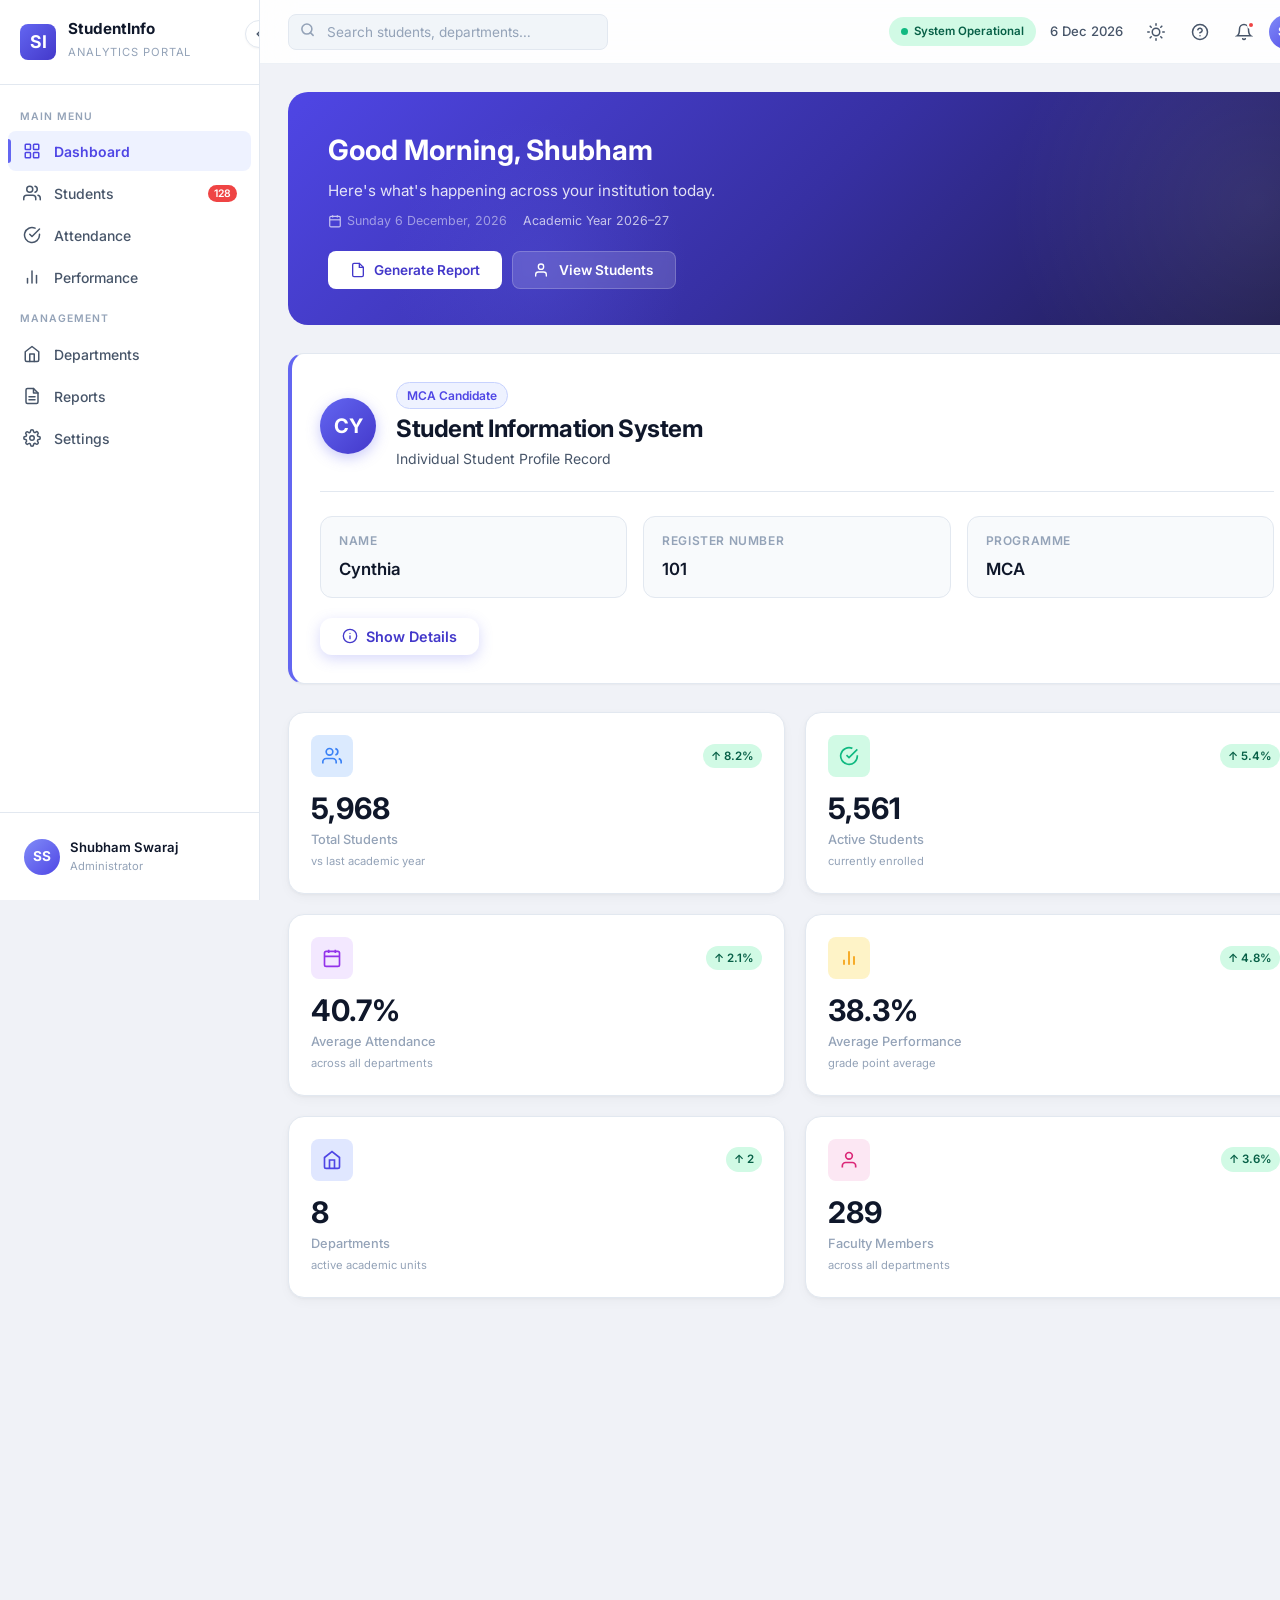
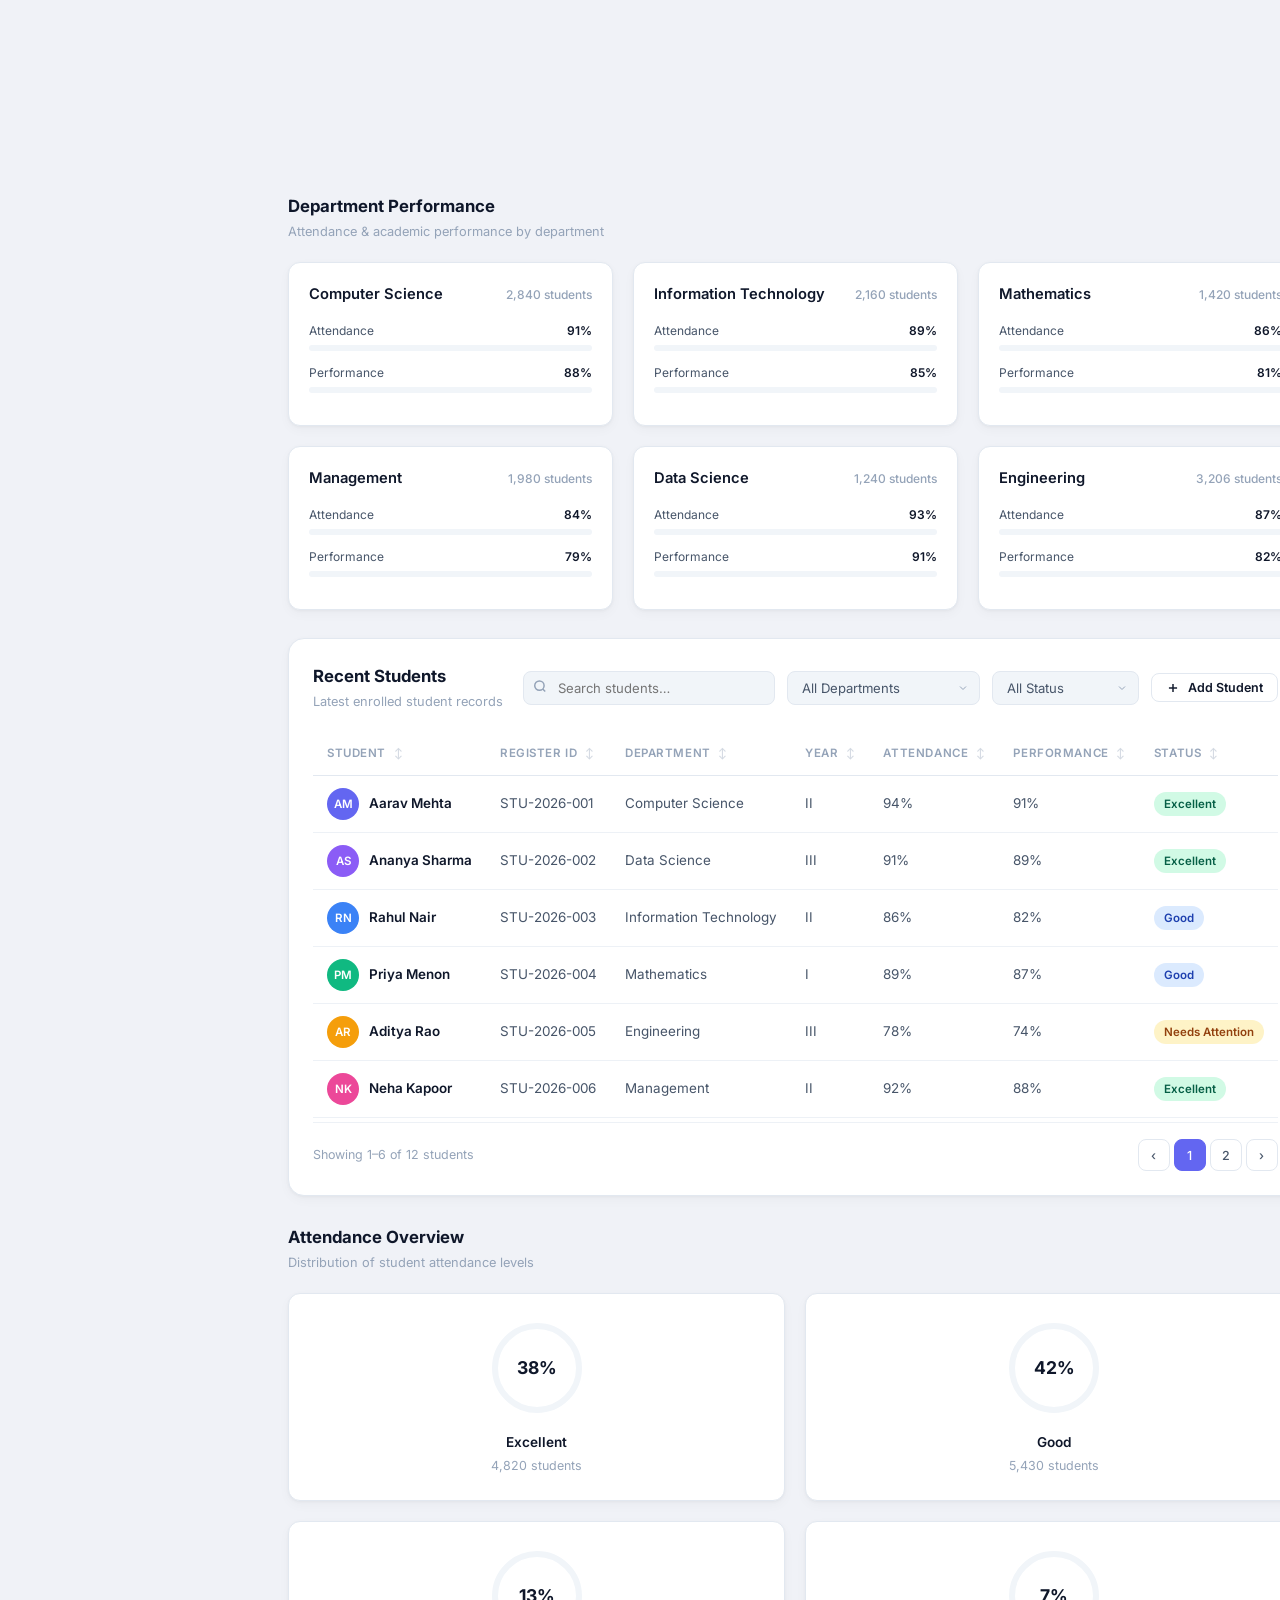
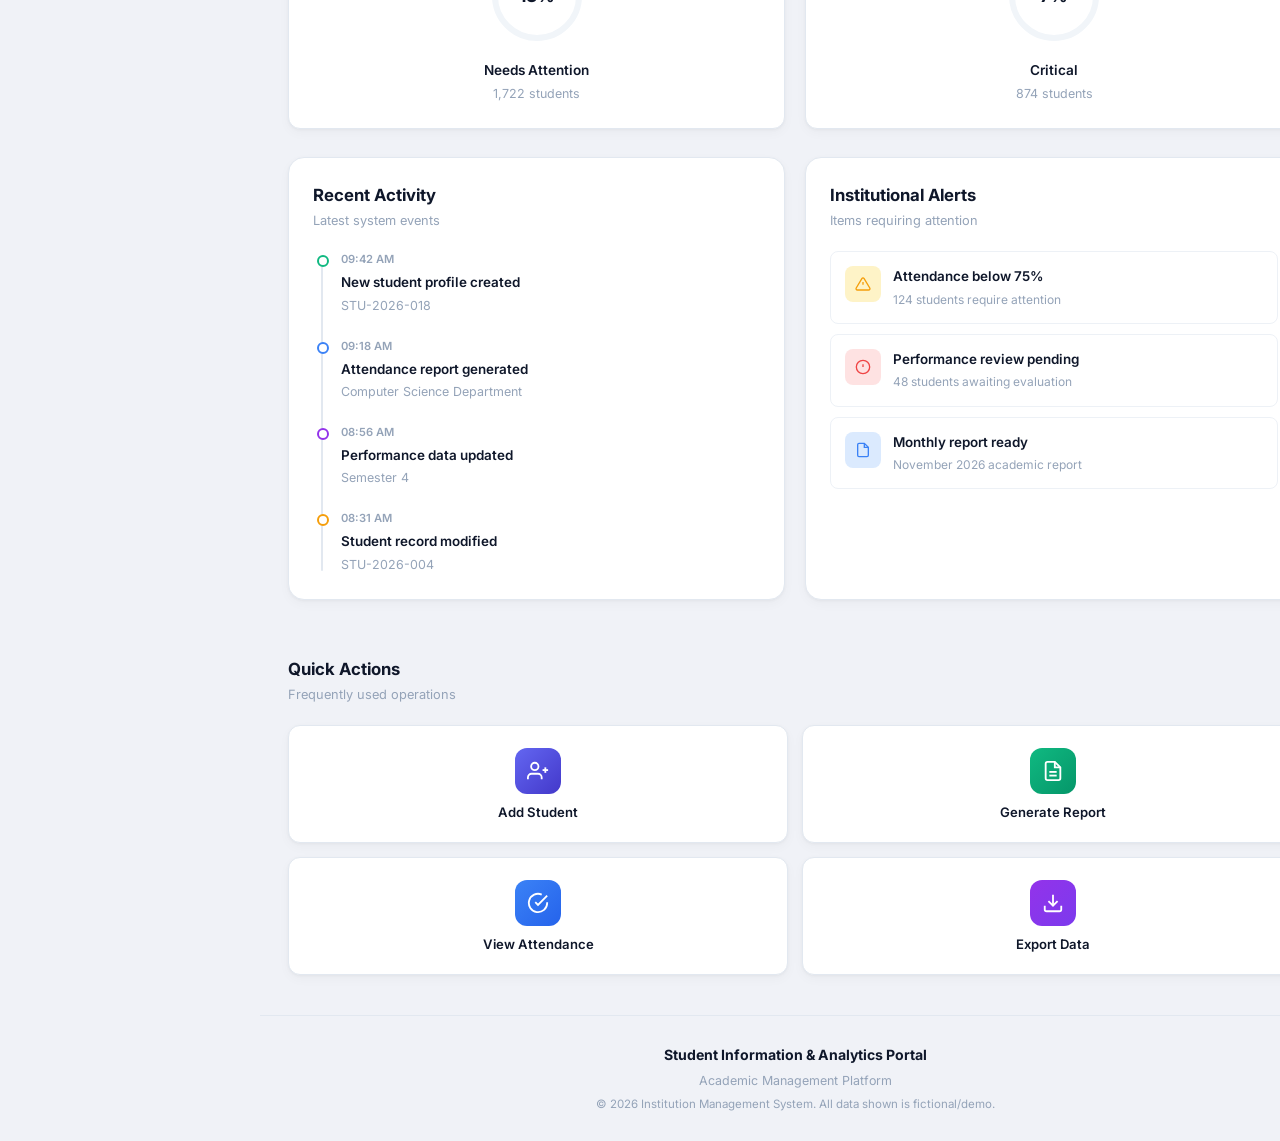
==== commit f7abc655: "Improve student information UI" ====
--- a/index.html
+++ b/index.html
@@ -226,6 +226,62 @@
                 <svg width="16" height="16" viewBox="0 0 24 24" fill="none" stroke="currentColor" stroke-width="2" stroke-linecap="round"><path d="M17 21v-2a4 4 0 00-4-4H5a4 4 0 00-4 4v2"/><circle cx="9" cy="7" r="4"/></svg>
                 View Students
               </button>
+            </div>
+          </div>
+        </section>
+
+        <!-- ======== Student Information System (Core Profile) ======== -->
+        <section class="student-info-section reveal" aria-label="Student Profile Record" id="studentProfileCard">
+          <div class="student-card-container">
+            <div class="student-info-card">
+              <div class="student-card-top">
+                <div class="student-avatar" aria-hidden="true">
+                  <span>CY</span>
+                </div>
+                <div class="student-header-info">
+                  <span class="badge-role">MCA Candidate</span>
+                  <h1>Student Information System</h1>
+                  <p class="student-app-subheading">Individual Student Profile Record</p>
+                </div>
+              </div>
+
+              <div class="student-details-grid">
+                <div class="detail-item">
+                  <span class="detail-label">Name</span>
+                  <span class="detail-value" id="studentName">Cynthia</span>
+                </div>
+                <div class="detail-item">
+                  <span class="detail-label">Register Number</span>
+                  <span class="detail-value" id="studentRegNo">101</span>
+                </div>
+                <div class="detail-item">
+                  <span class="detail-label">Programme</span>
+                  <span class="detail-value" id="studentProgramme">MCA</span>
+                </div>
+              </div>
+
+              <!-- Collapsible Extended Details (For Student 3 JS Functionality) -->
+              <div class="student-extended-details" id="studentDetails" style="display: none;">
+                <div class="detail-item">
+                  <span class="detail-label">Academic Year</span>
+                  <span class="detail-value">2026–2027</span>
+                </div>
+                <div class="detail-item">
+                  <span class="detail-label">Semester</span>
+                  <span class="detail-value">Semester II</span>
+                </div>
+                <div class="detail-item">
+                  <span class="detail-label">Status</span>
+                  <span class="detail-badge-active">Enrolled</span>
+                </div>
+              </div>
+
+              <div class="student-card-footer">
+                <button class="btn btn-primary" id="btnShowDetails">
+                  <svg width="16" height="16" viewBox="0 0 24 24" fill="none" stroke="currentColor" stroke-width="2" stroke-linecap="round"><circle cx="12" cy="12" r="10"/><line x1="12" y1="16" x2="12" y2="12"/><line x1="12" y1="8" x2="12.01" y2="8"/></svg>
+                  Show Details
+                </button>
+              </div>
             </div>
           </div>
         </section>
--- a/style.css
+++ b/style.css
@@ -2063,3 +2063,195 @@
 .items-center { align-items: center; }
 .justify-between { justify-content: space-between; }
 .flex-wrap { flex-wrap: wrap; }
+
+/* ============================================================
+   Feature/UI: Student Information Card & Profile Styles
+   (Improved Student Information UI for Lab Collaboration)
+   ============================================================ */
+.student-info-section {
+  margin-top: 24px;
+  margin-bottom: 28px;
+}
+
+.student-card-container {
+  width: 100%;
+}
+
+.student-info-card {
+  background: var(--bg-card);
+  border: 1px solid var(--border-color);
+  border-left: 4px solid var(--primary-500);
+  border-radius: var(--radius-lg);
+  padding: 28px;
+  box-shadow: var(--shadow-sm);
+  transition: all 0.25s ease;
+}
+
+.student-info-card:hover {
+  box-shadow: var(--shadow-md);
+  border-color: var(--primary-300);
+}
+
+.student-card-top {
+  display: flex;
+  align-items: center;
+  gap: 20px;
+  margin-bottom: 24px;
+  padding-bottom: 20px;
+  border-bottom: 1px solid var(--border-color);
+}
+
+.student-avatar {
+  width: 56px;
+  height: 56px;
+  border-radius: 50%;
+  background: linear-gradient(135deg, var(--primary-500), var(--primary-700));
+  color: #ffffff;
+  font-weight: 700;
+  font-size: 1.25rem;
+  display: flex;
+  align-items: center;
+  justify-content: center;
+  box-shadow: 0 4px 14px rgba(99, 102, 241, 0.35);
+  flex-shrink: 0;
+}
+
+.student-header-info {
+  display: flex;
+  flex-direction: column;
+  gap: 4px;
+}
+
+.student-header-info h1 {
+  font-size: 1.5rem;
+  font-weight: 700;
+  color: var(--text-primary);
+  letter-spacing: -0.02em;
+  margin: 0;
+  line-height: 1.3;
+}
+
+.student-app-subheading {
+  font-size: 0.875rem;
+  color: var(--text-secondary);
+  margin: 0;
+}
+
+.badge-role {
+  display: inline-block;
+  font-size: 0.75rem;
+  font-weight: 600;
+  color: var(--primary-600);
+  background: var(--primary-50);
+  padding: 3px 10px;
+  border-radius: 9999px;
+  border: 1px solid var(--primary-200);
+  width: fit-content;
+}
+
+.student-details-grid {
+  display: grid;
+  grid-template-columns: repeat(auto-fit, minmax(220px, 1fr));
+  gap: 16px;
+  margin-bottom: 20px;
+}
+
+.detail-item {
+  background: var(--gray-50);
+  border: 1px solid var(--gray-200);
+  border-radius: var(--radius-md);
+  padding: 14px 18px;
+  display: flex;
+  flex-direction: column;
+  gap: 6px;
+  transition: all 0.2s ease;
+}
+
+.detail-item:hover {
+  border-color: var(--primary-300);
+  background: var(--primary-50);
+}
+
+.detail-label {
+  font-size: 0.75rem;
+  font-weight: 600;
+  text-transform: uppercase;
+  letter-spacing: 0.05em;
+  color: var(--text-tertiary);
+}
+
+.detail-value {
+  font-size: 1.05rem;
+  font-weight: 600;
+  color: var(--text-primary);
+}
+
+.student-extended-details {
+  display: grid;
+  grid-template-columns: repeat(auto-fit, minmax(220px, 1fr));
+  gap: 16px;
+  margin-top: 16px;
+  margin-bottom: 20px;
+  padding-top: 20px;
+  border-top: 1px dashed var(--border-color);
+  animation: fadeIn 0.3s ease;
+}
+
+.detail-badge-active {
+  display: inline-block;
+  font-size: 0.8rem;
+  font-weight: 600;
+  color: var(--success);
+  background: var(--success-light);
+  padding: 2px 10px;
+  border-radius: 9999px;
+  width: fit-content;
+}
+
+.student-card-footer {
+  display: flex;
+  align-items: center;
+  gap: 12px;
+  margin-top: 20px;
+}
+
+.student-card-footer .btn {
+  padding: 10px 22px;
+  font-size: 0.9rem;
+  font-weight: 600;
+  border-radius: var(--radius-md);
+  display: inline-flex;
+  align-items: center;
+  gap: 8px;
+  box-shadow: 0 4px 14px rgba(99, 102, 241, 0.25);
+  cursor: pointer;
+  transition: all 0.2s ease;
+}
+
+.student-card-footer .btn:hover {
+  transform: translateY(-1px);
+  box-shadow: 0 6px 18px rgba(99, 102, 241, 0.35);
+}
+
+/* Dark mode overrides */
+[data-theme="dark"] .student-info-card {
+  background: var(--bg-card);
+  border-color: var(--border-color);
+}
+
+[data-theme="dark"] .detail-item {
+  background: var(--gray-900);
+  border-color: var(--gray-800);
+}
+
+[data-theme="dark"] .detail-item:hover {
+  background: var(--gray-800);
+  border-color: var(--primary-600);
+}
+
+[data-theme="dark"] .badge-role {
+  background: rgba(99, 102, 241, 0.15);
+  border-color: rgba(99, 102, 241, 0.3);
+  color: var(--primary-300);
+}
+
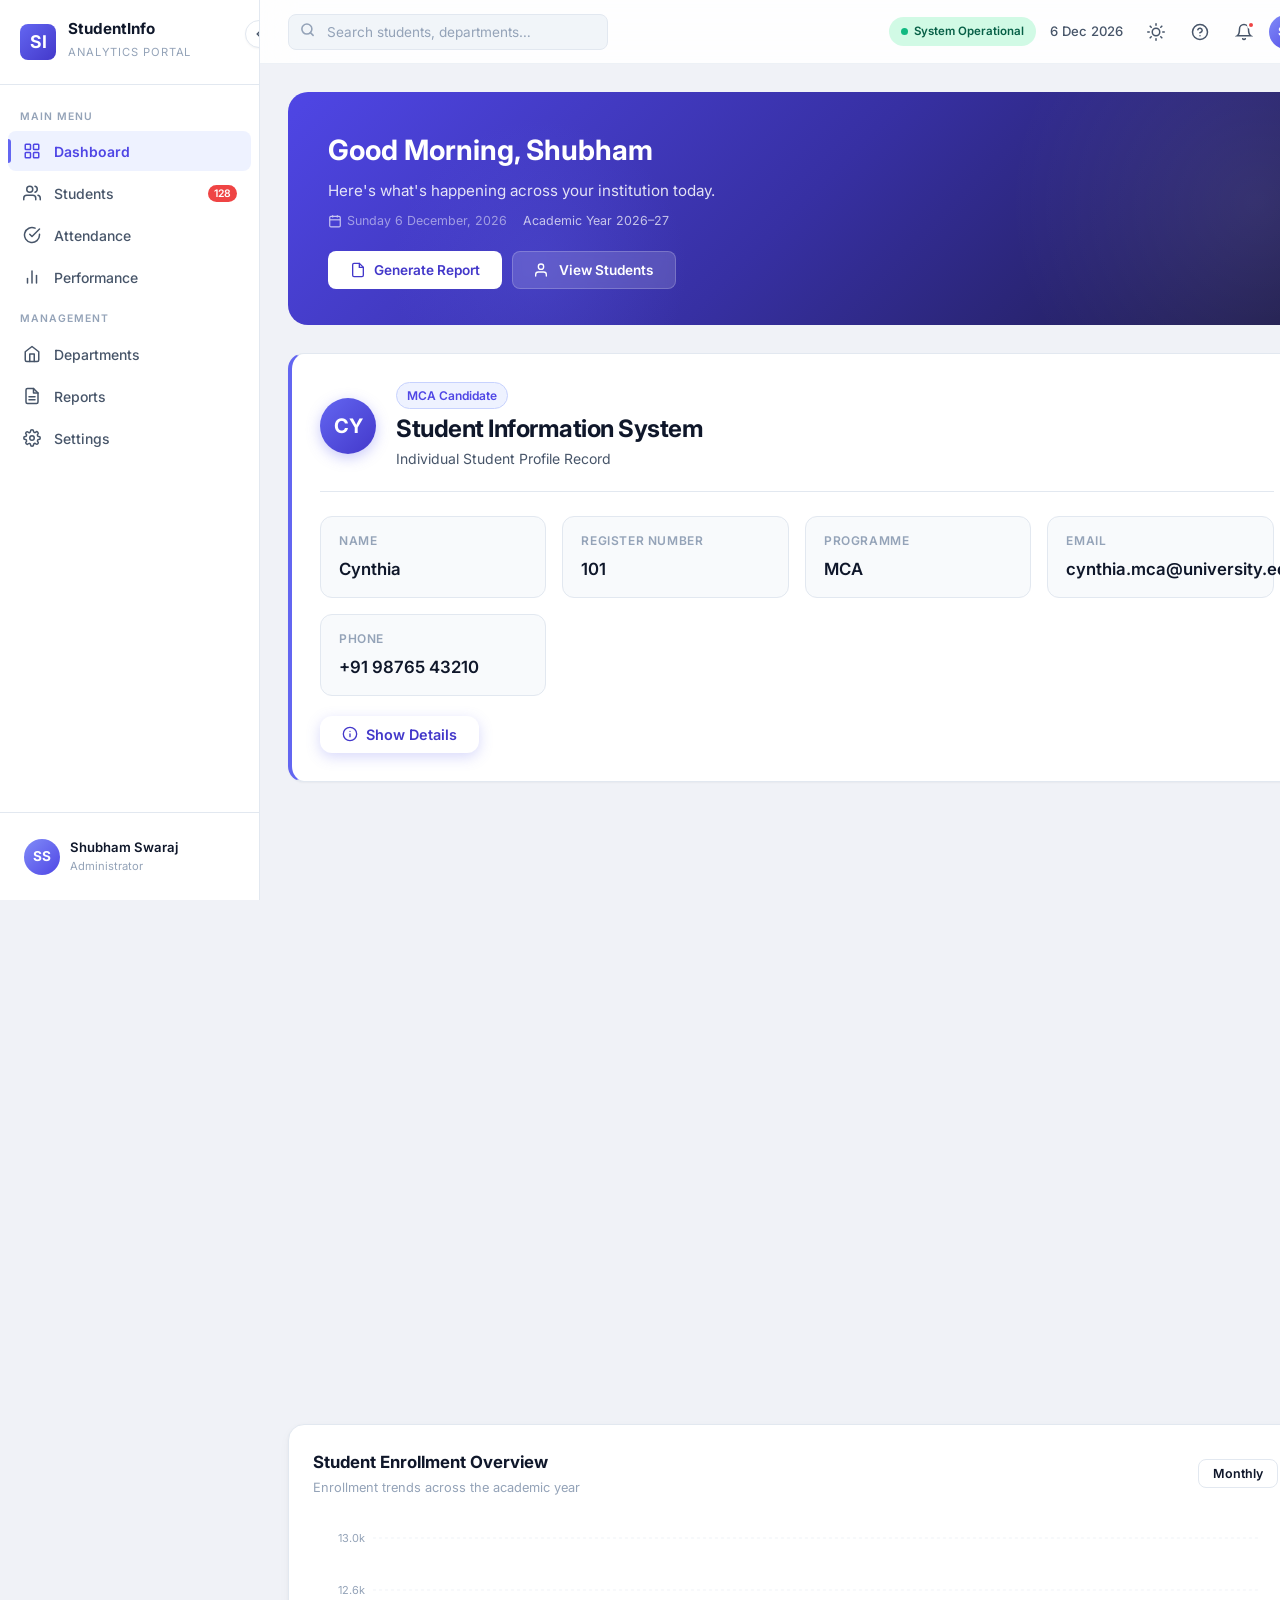
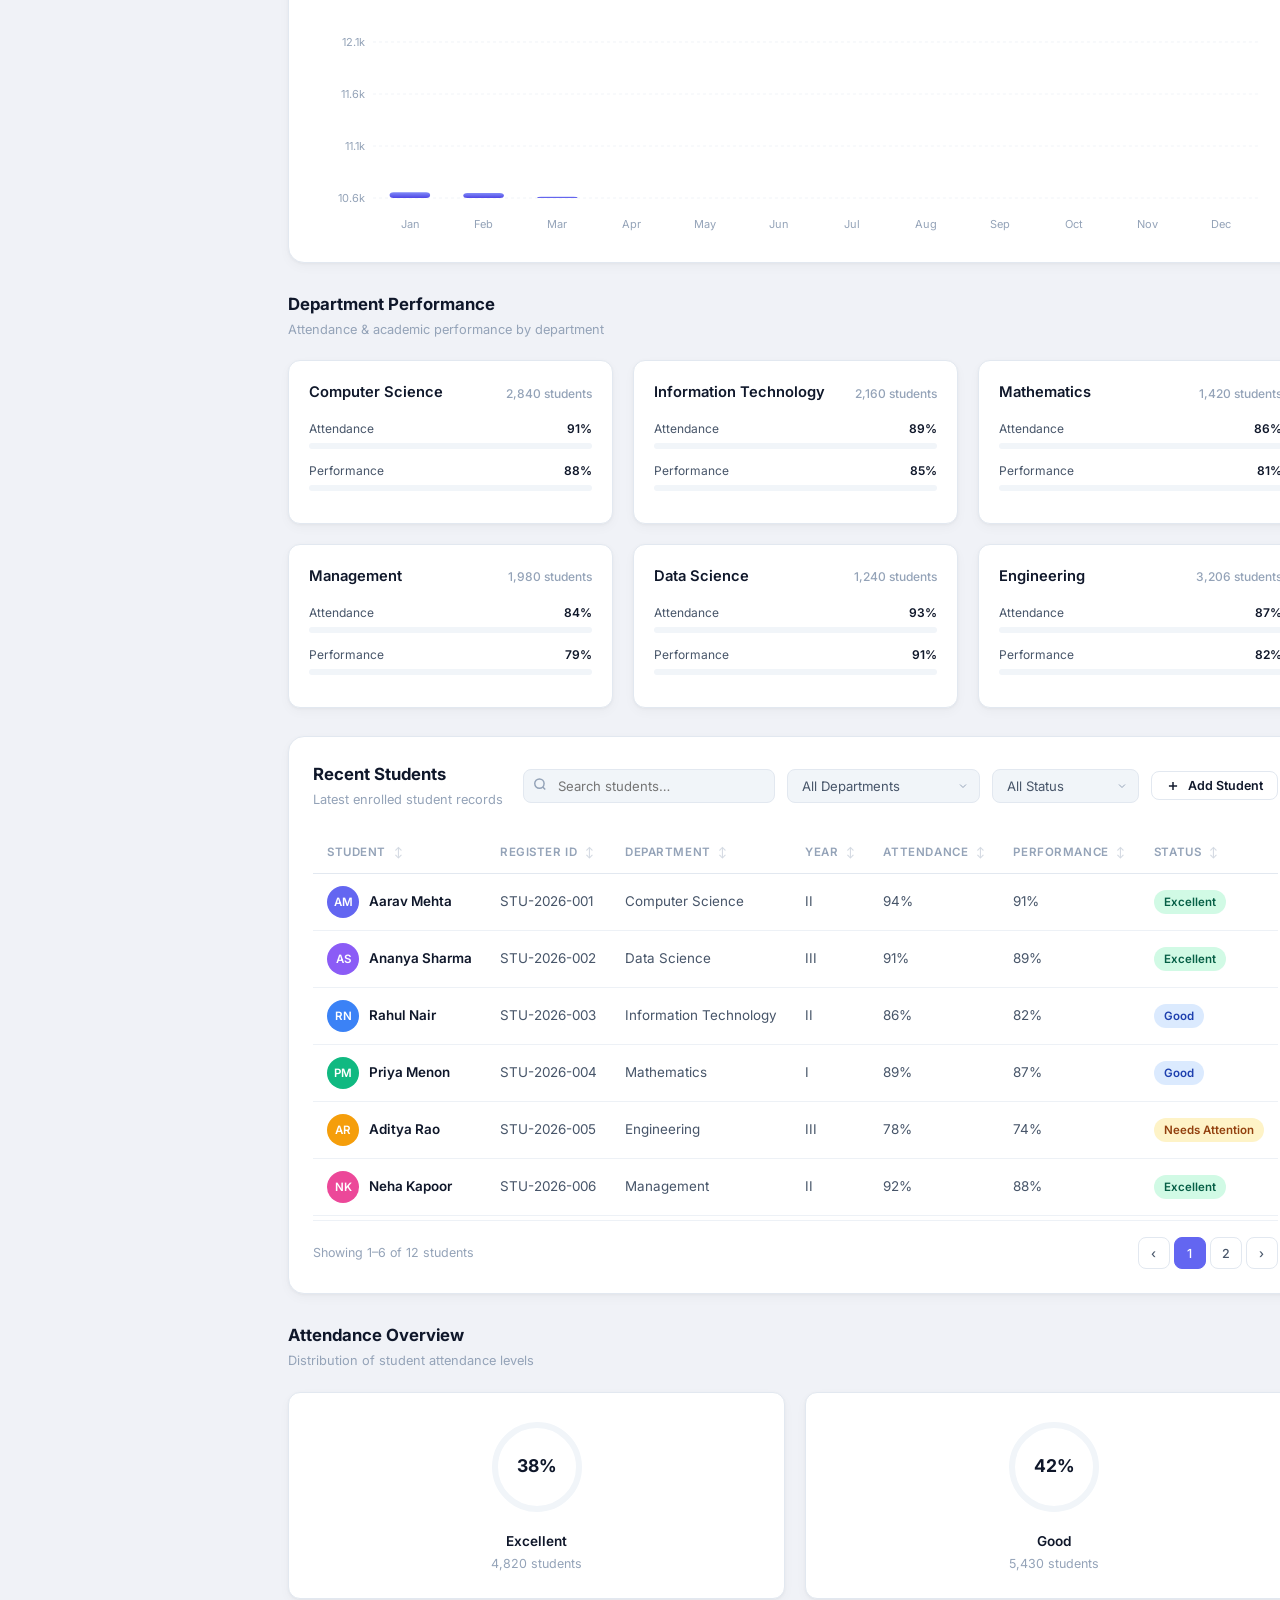
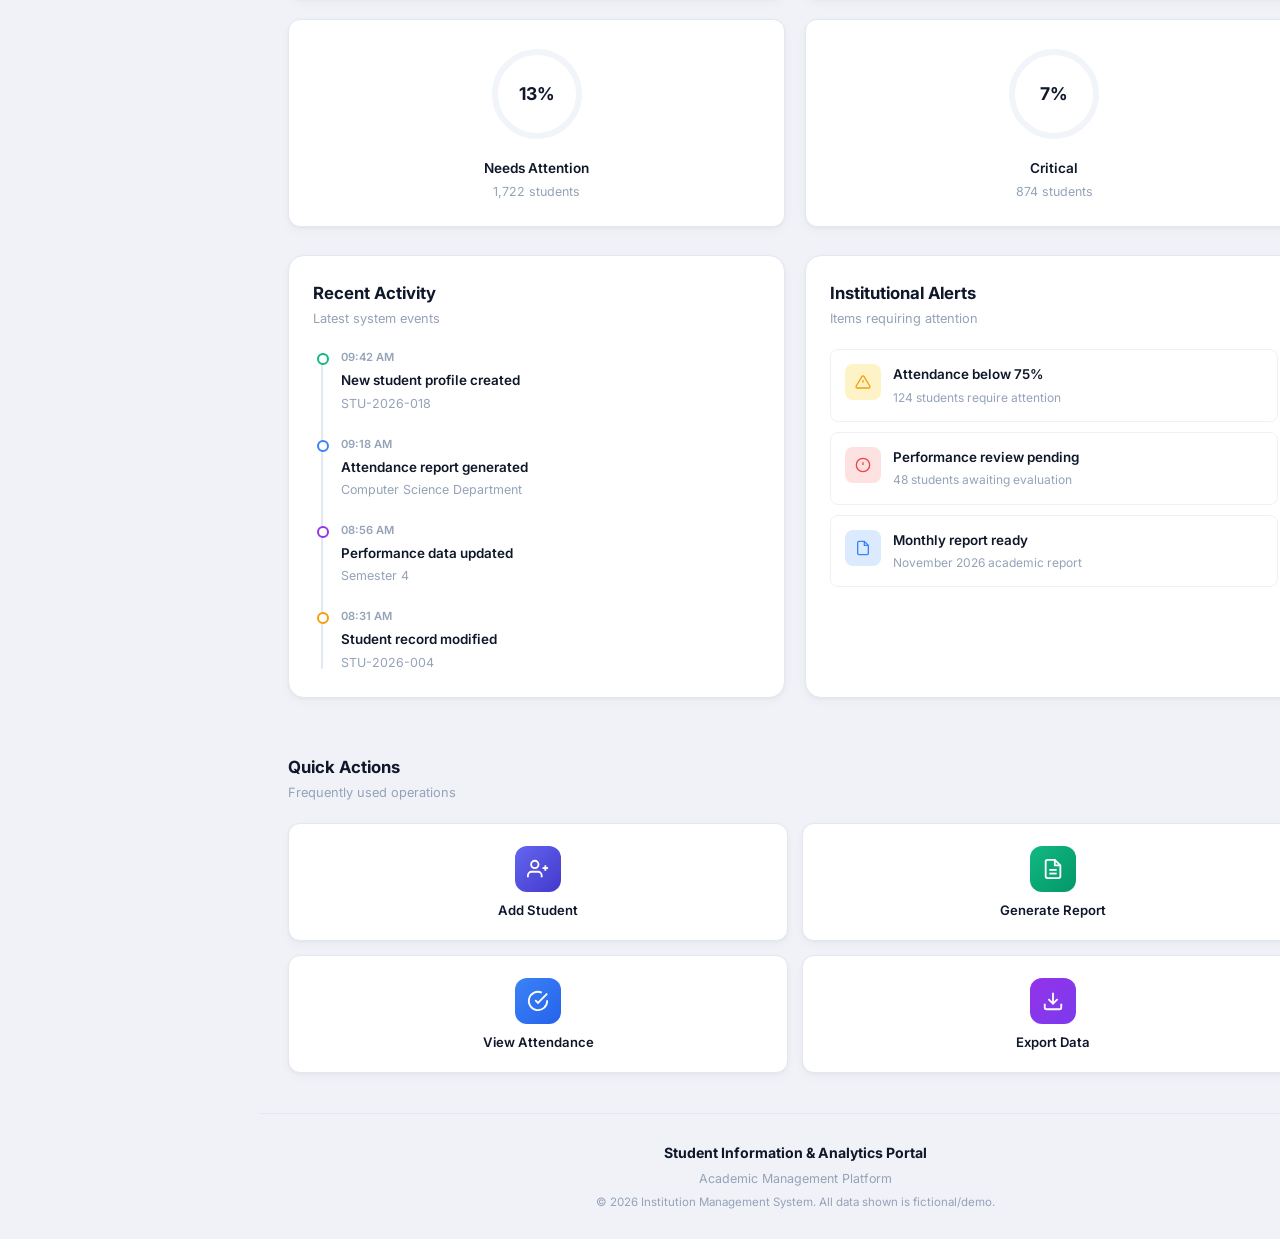
==== commit 7dc65779: "Add contact information" ====
--- a/index.html
+++ b/index.html
@@ -257,6 +257,14 @@
                 <div class="detail-item">
                   <span class="detail-label">Programme</span>
                   <span class="detail-value" id="studentProgramme">MCA</span>
+                </div>
+                <div class="detail-item">
+                  <span class="detail-label">Email</span>
+                  <span class="detail-value" id="studentEmail">cynthia.mca@university.edu</span>
+                </div>
+                <div class="detail-item">
+                  <span class="detail-label">Phone</span>
+                  <span class="detail-value" id="studentPhone">+91 98765 43210</span>
                 </div>
               </div>
 
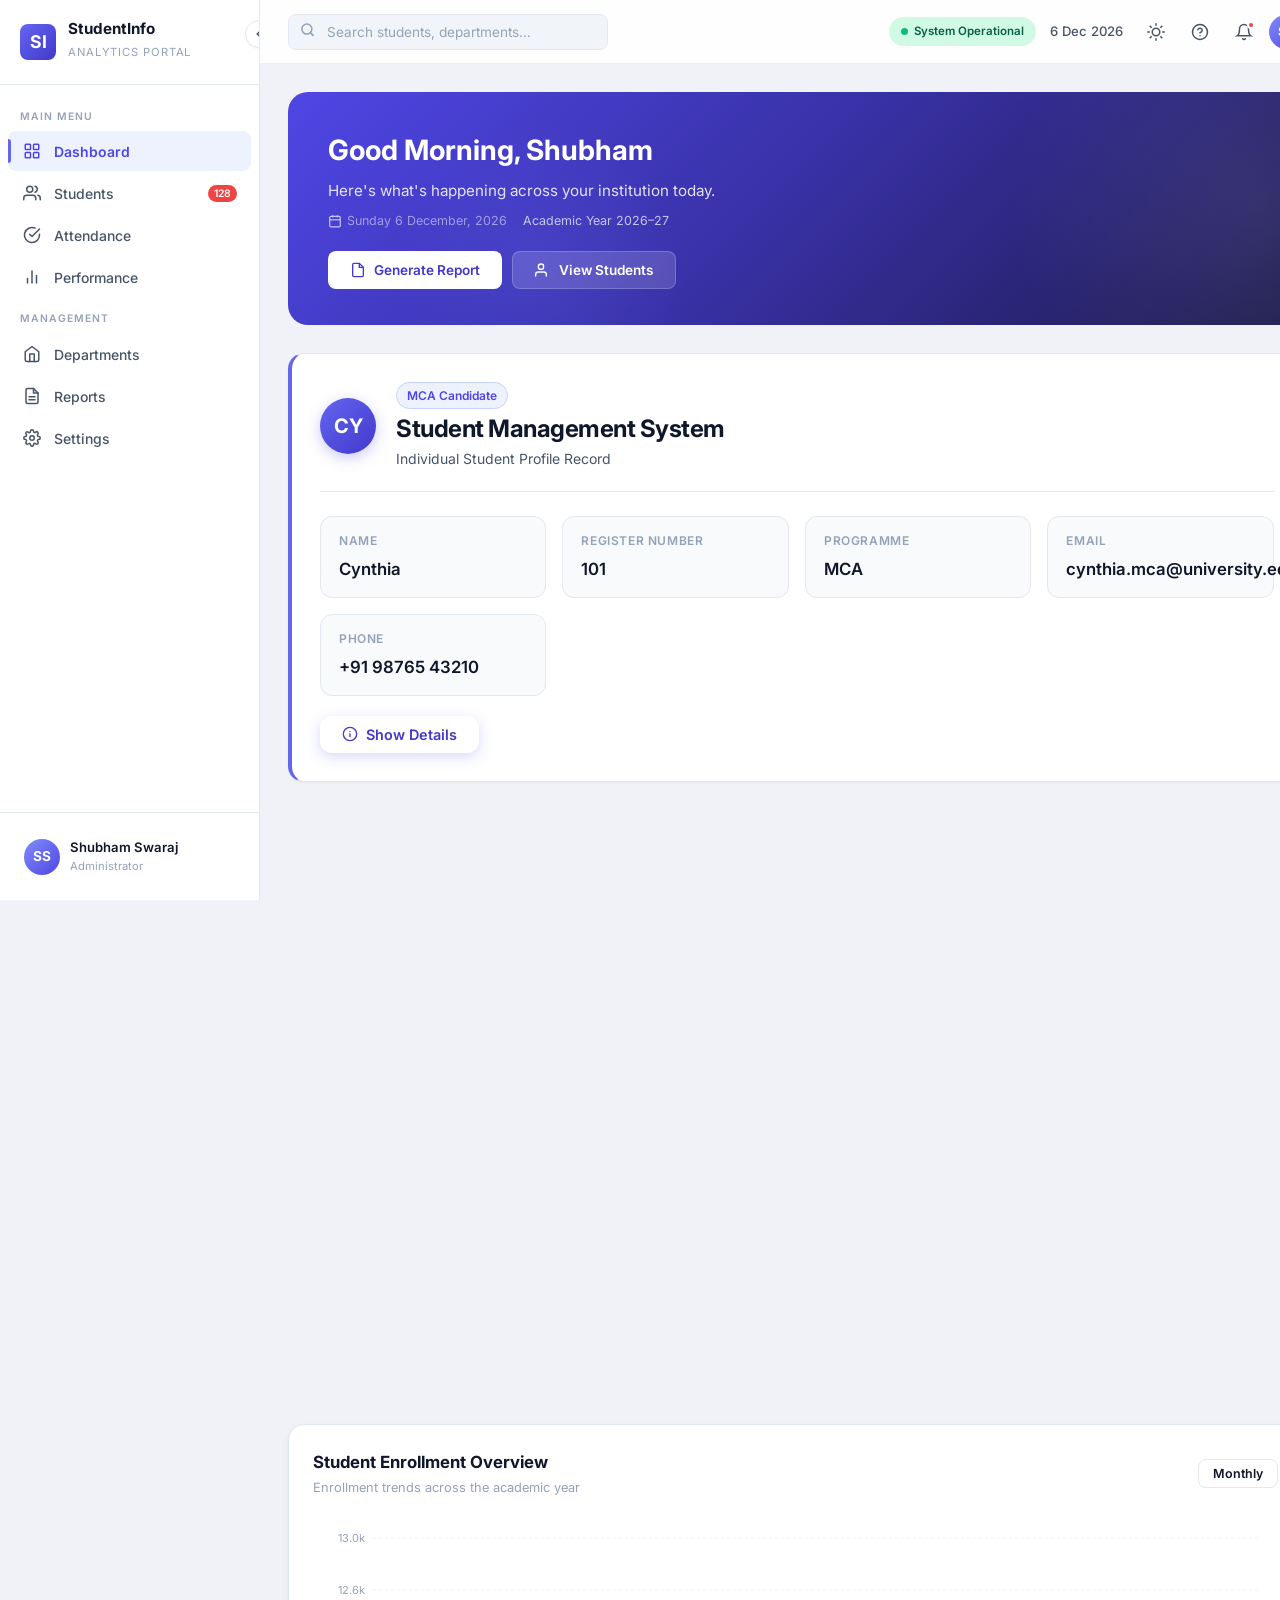
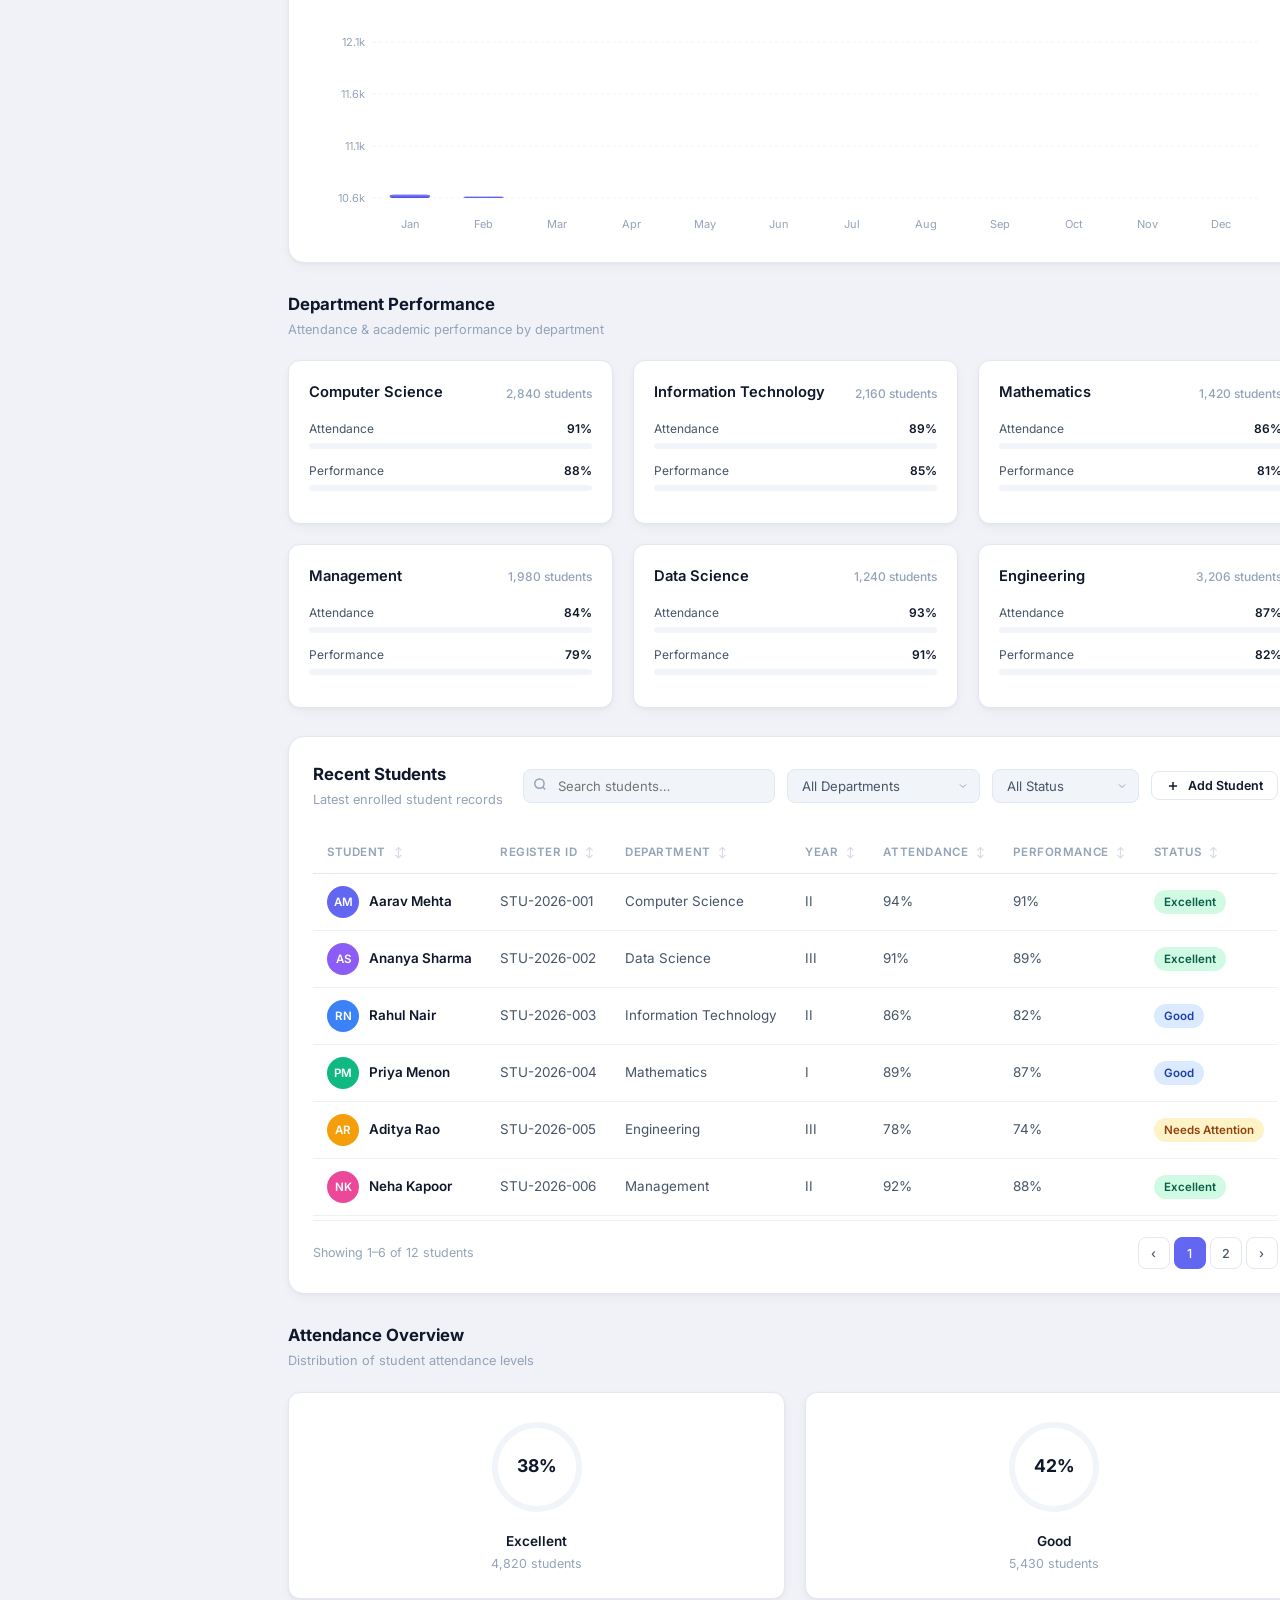
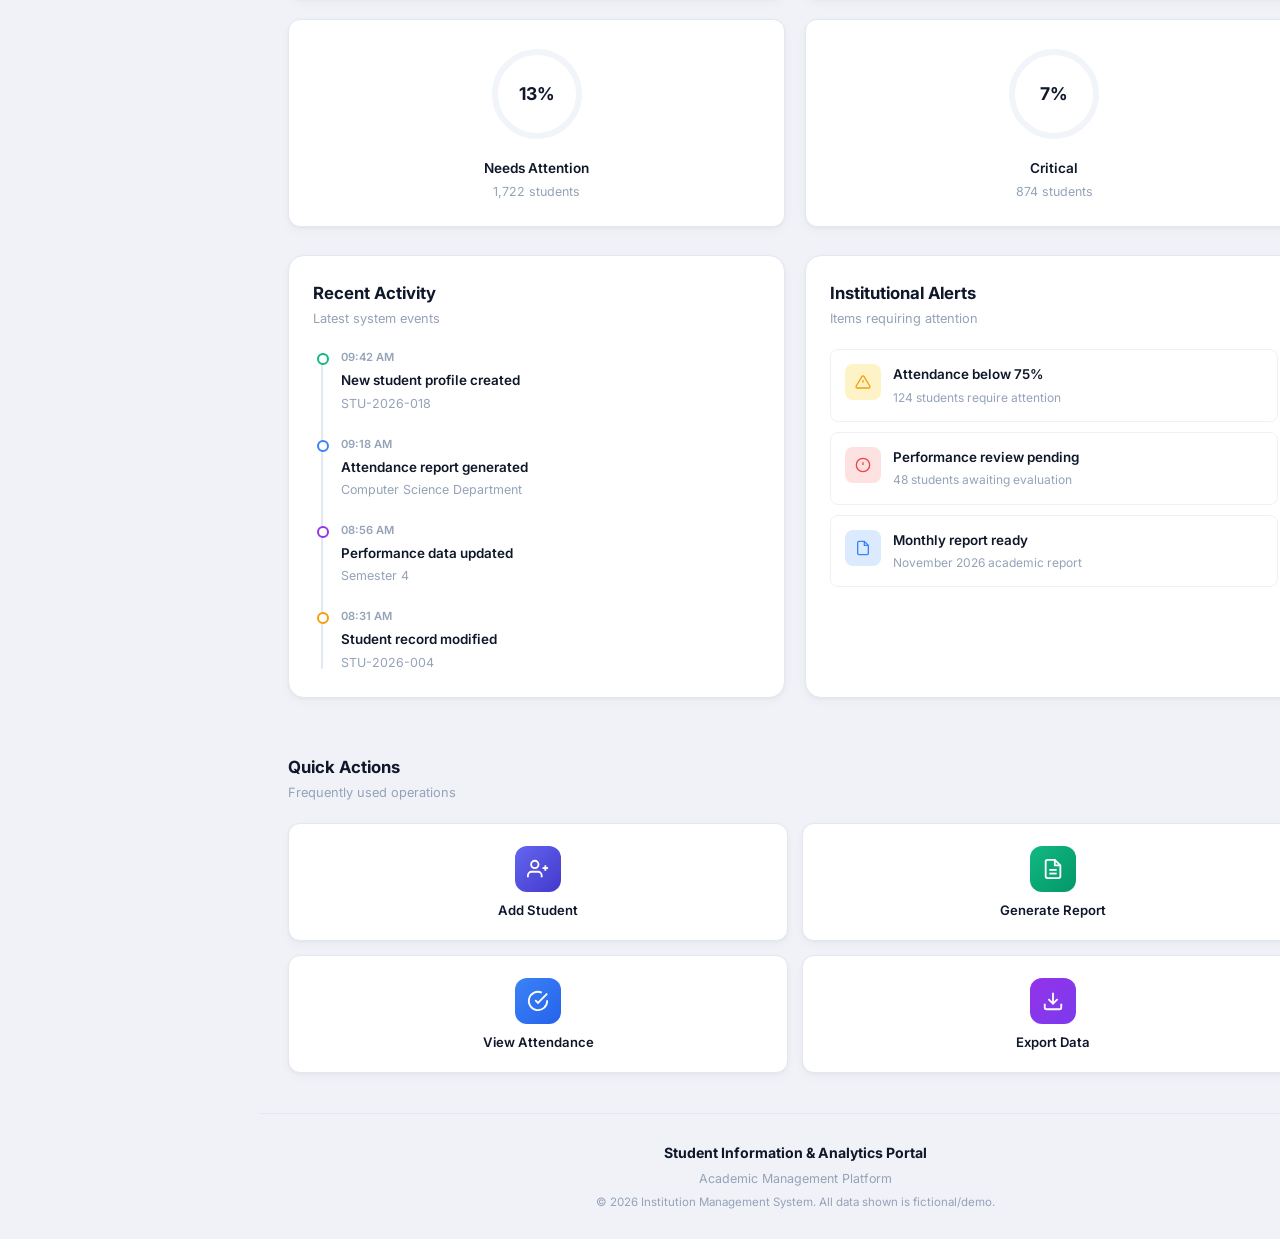
==== commit 86b528d4: "Update application heading" ====
--- a/index.html
+++ b/index.html
@@ -240,7 +240,7 @@
                 </div>
                 <div class="student-header-info">
                   <span class="badge-role">MCA Candidate</span>
-                  <h1>Student Information System</h1>
+                  <h1>Student Management System</h1>
                   <p class="student-app-subheading">Individual Student Profile Record</p>
                 </div>
               </div>
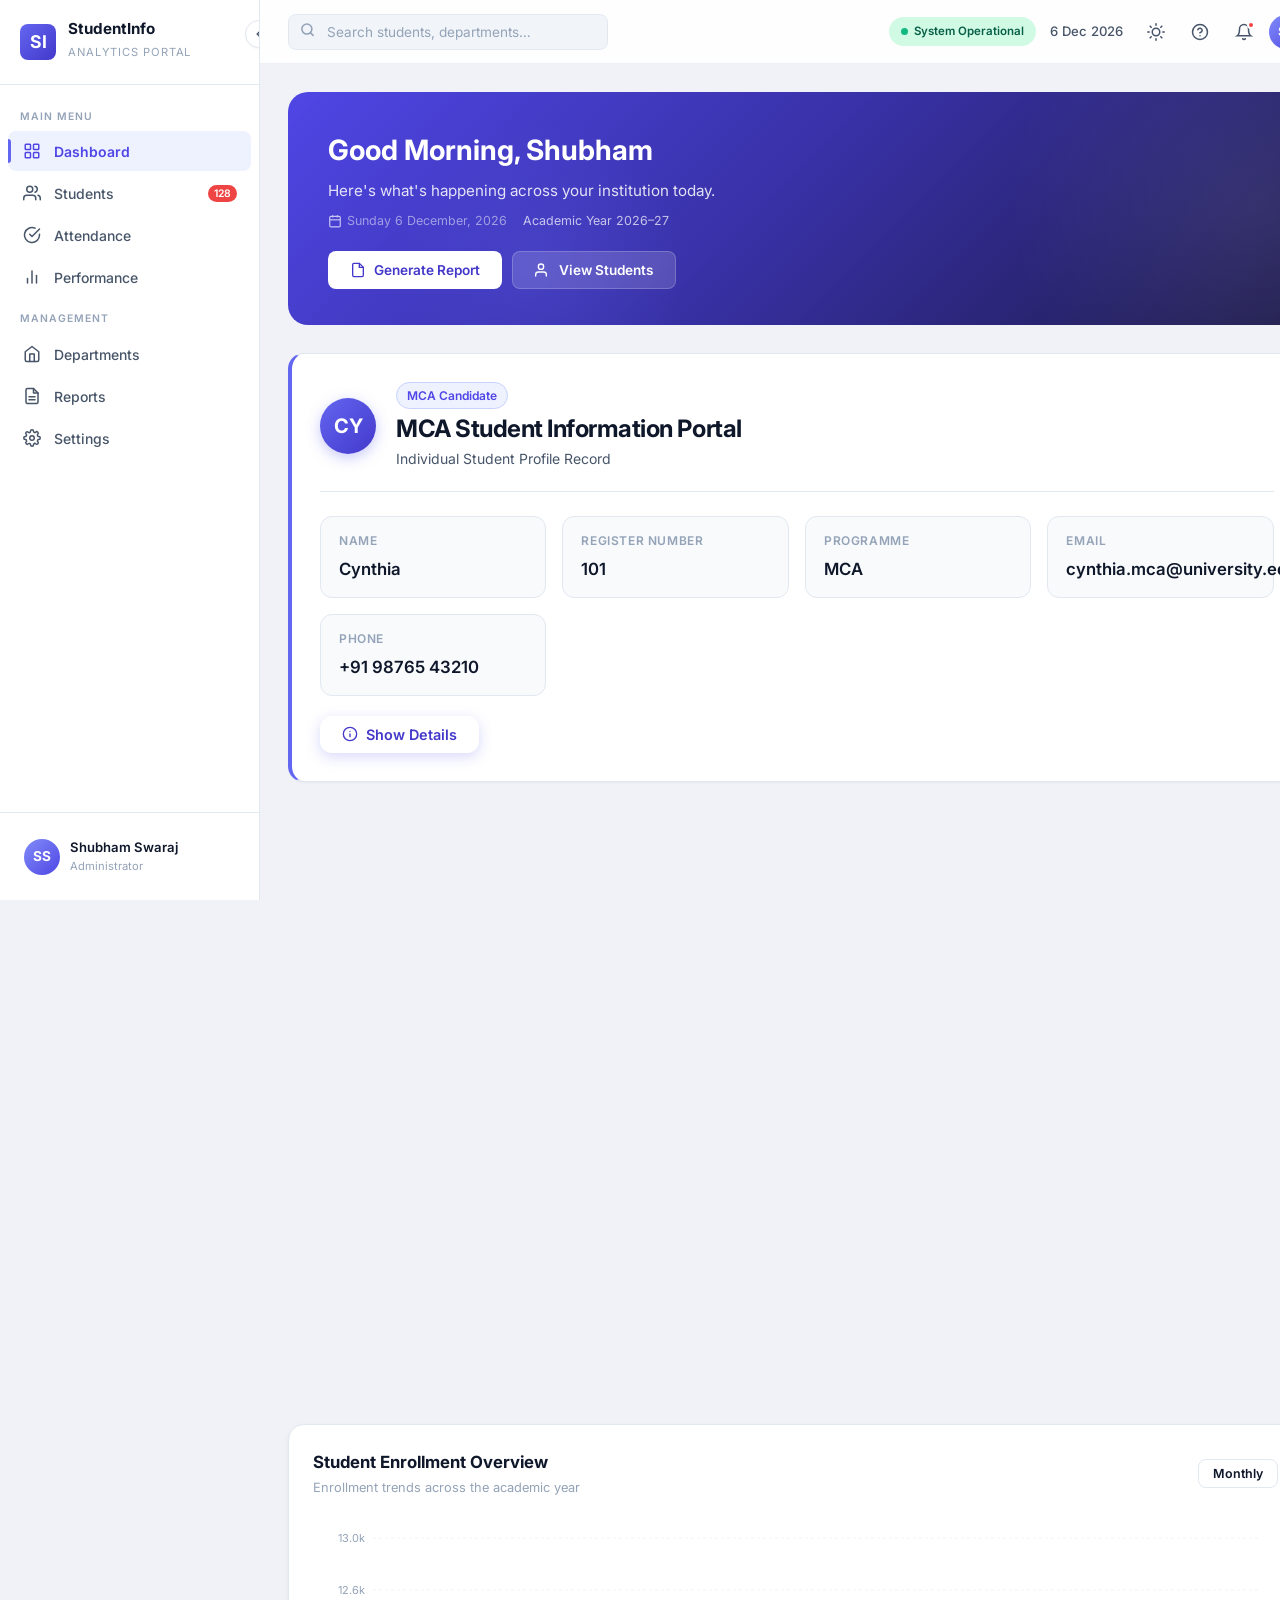
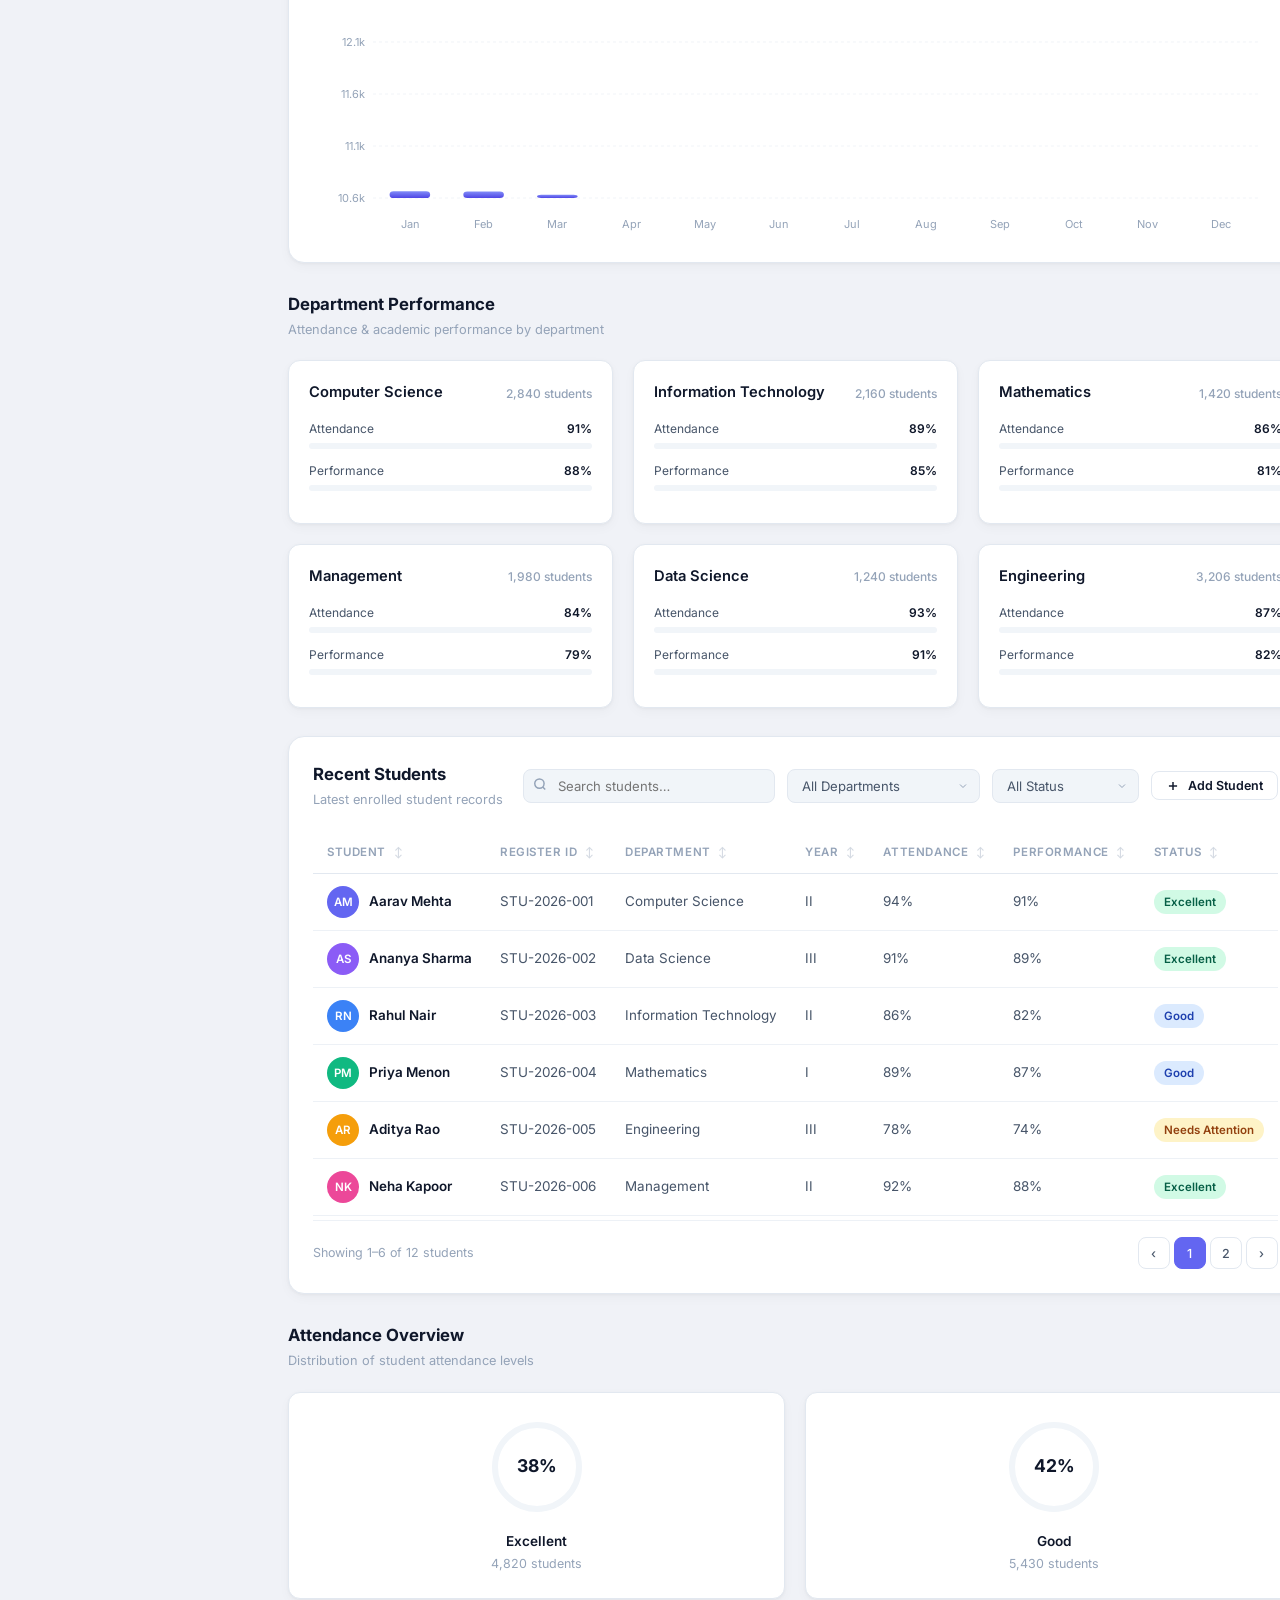
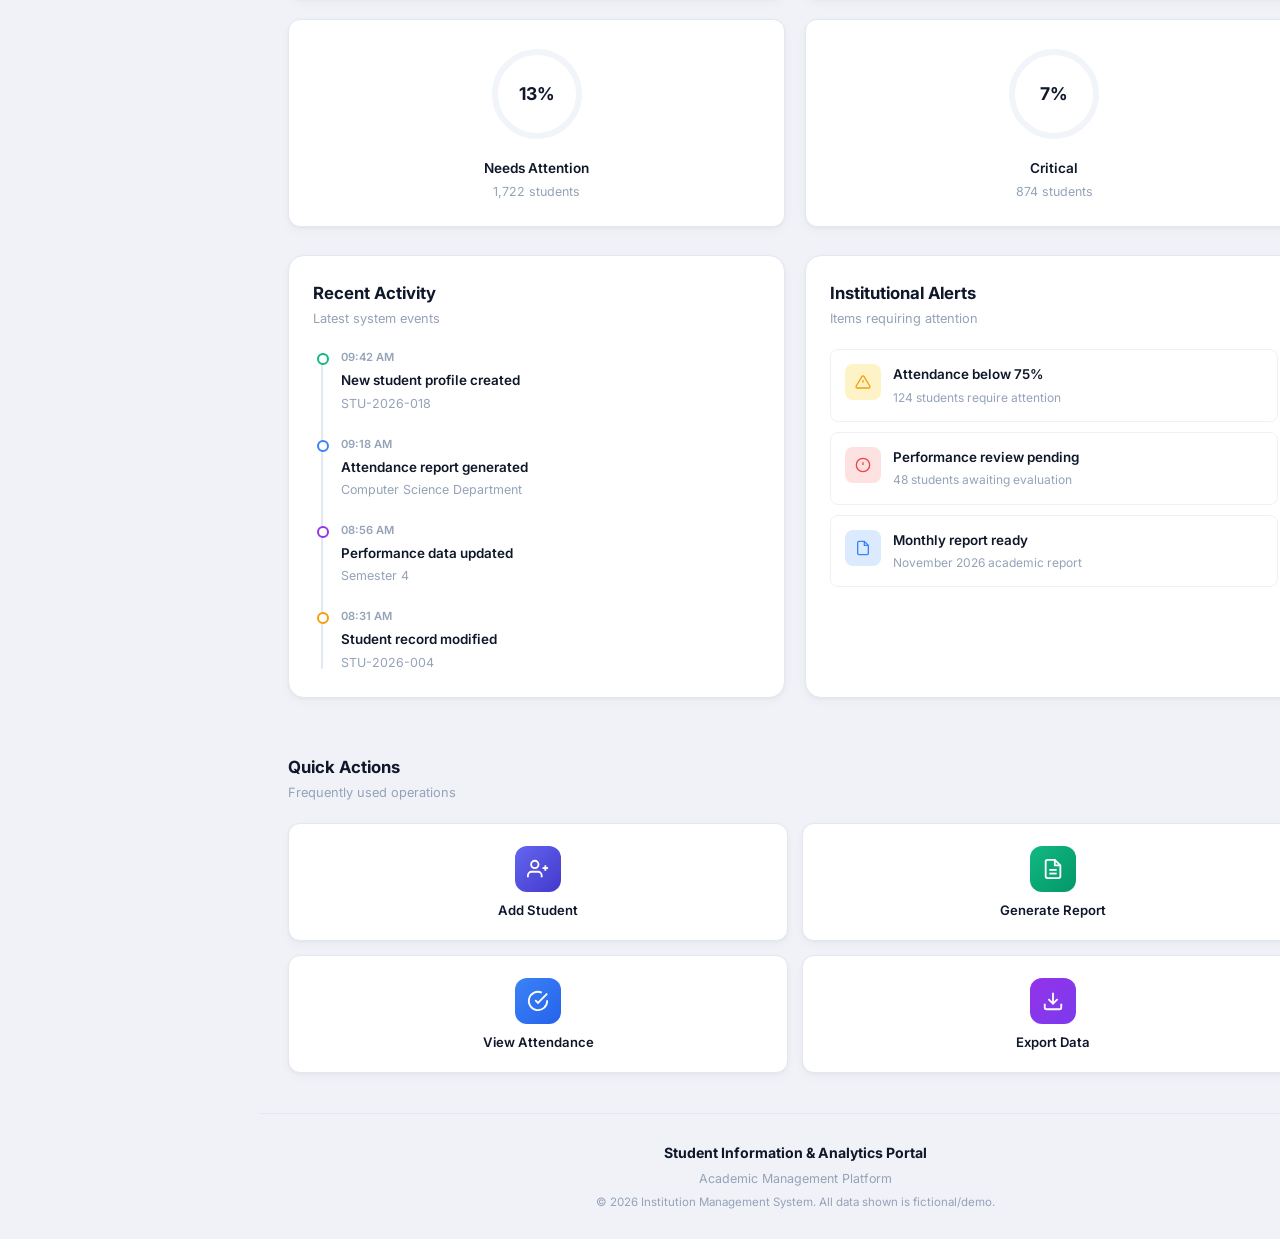
==== commit 3c04a90d: "Update application title" ====
--- a/index.html
+++ b/index.html
@@ -240,7 +240,7 @@
                 </div>
                 <div class="student-header-info">
                   <span class="badge-role">MCA Candidate</span>
-                  <h1>Student Management System</h1>
+                  <h1>MCA Student Information Portal</h1>
                   <p class="student-app-subheading">Individual Student Profile Record</p>
                 </div>
               </div>
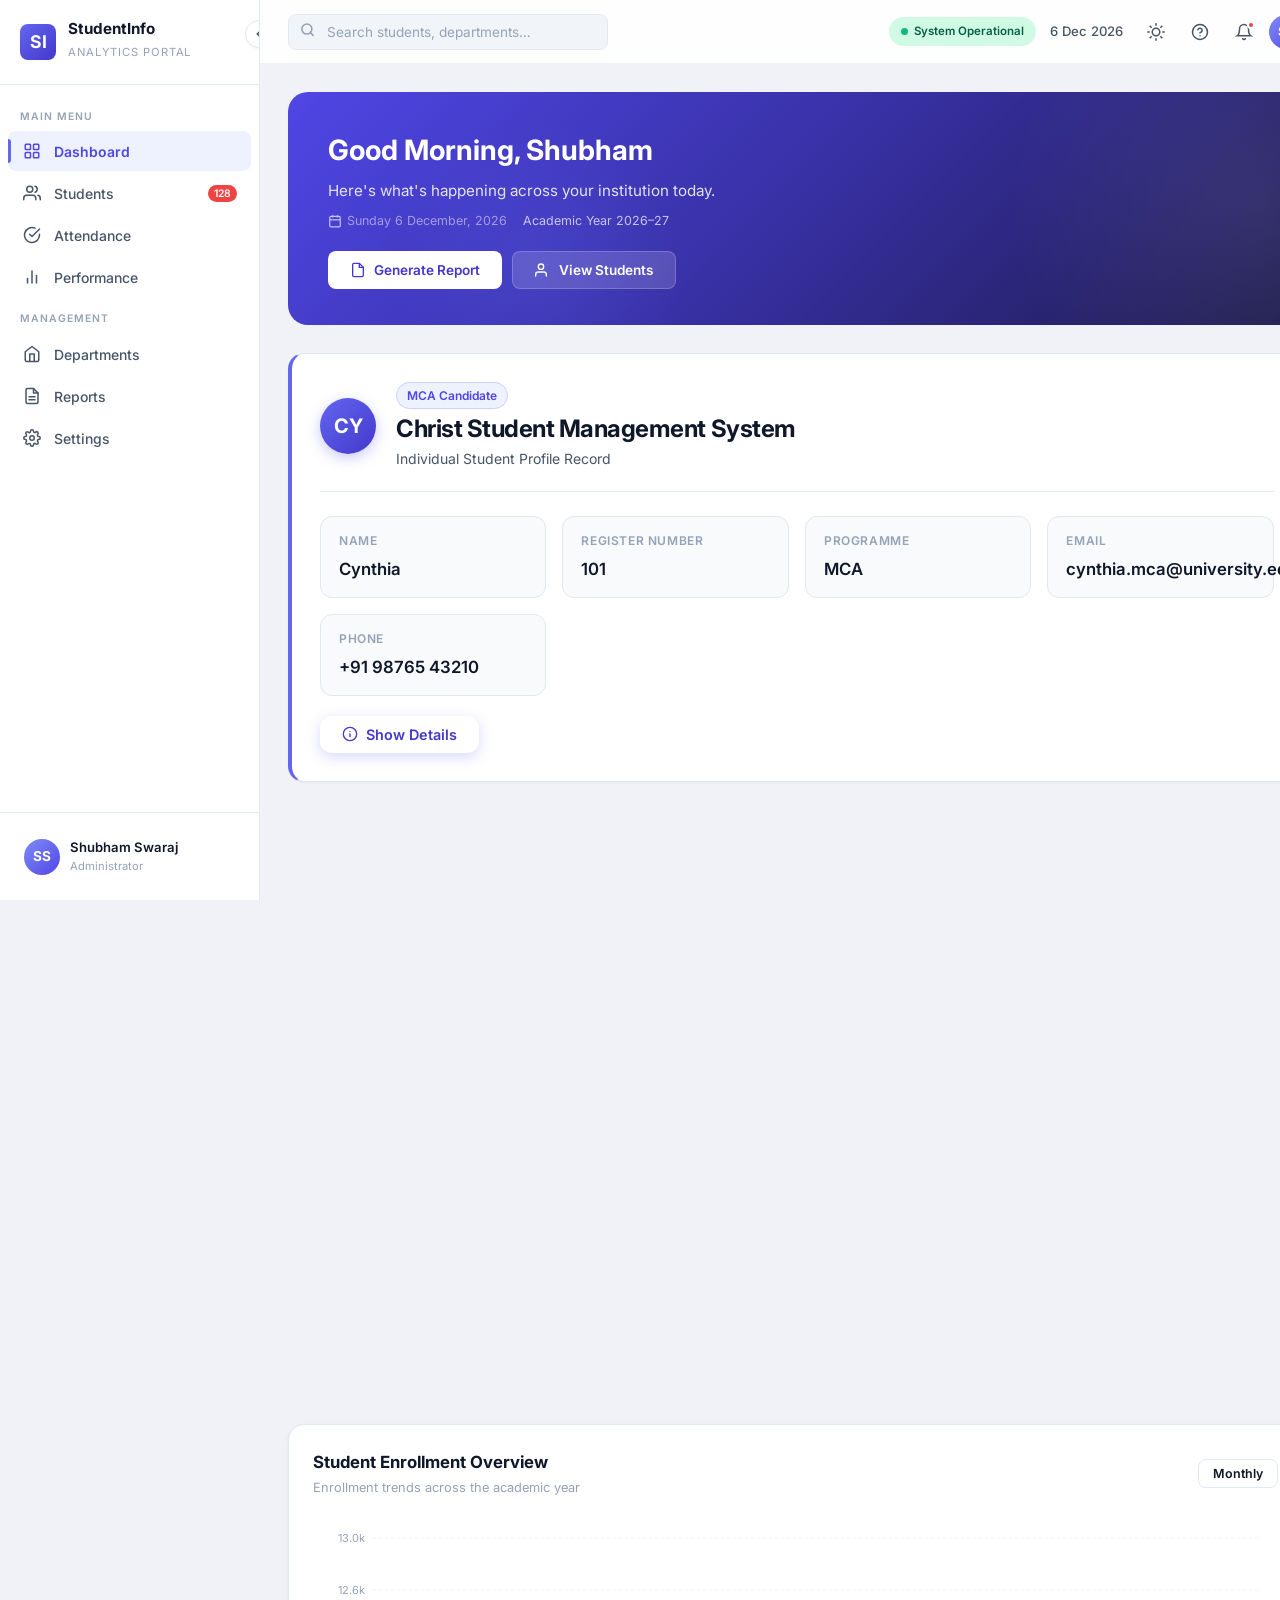
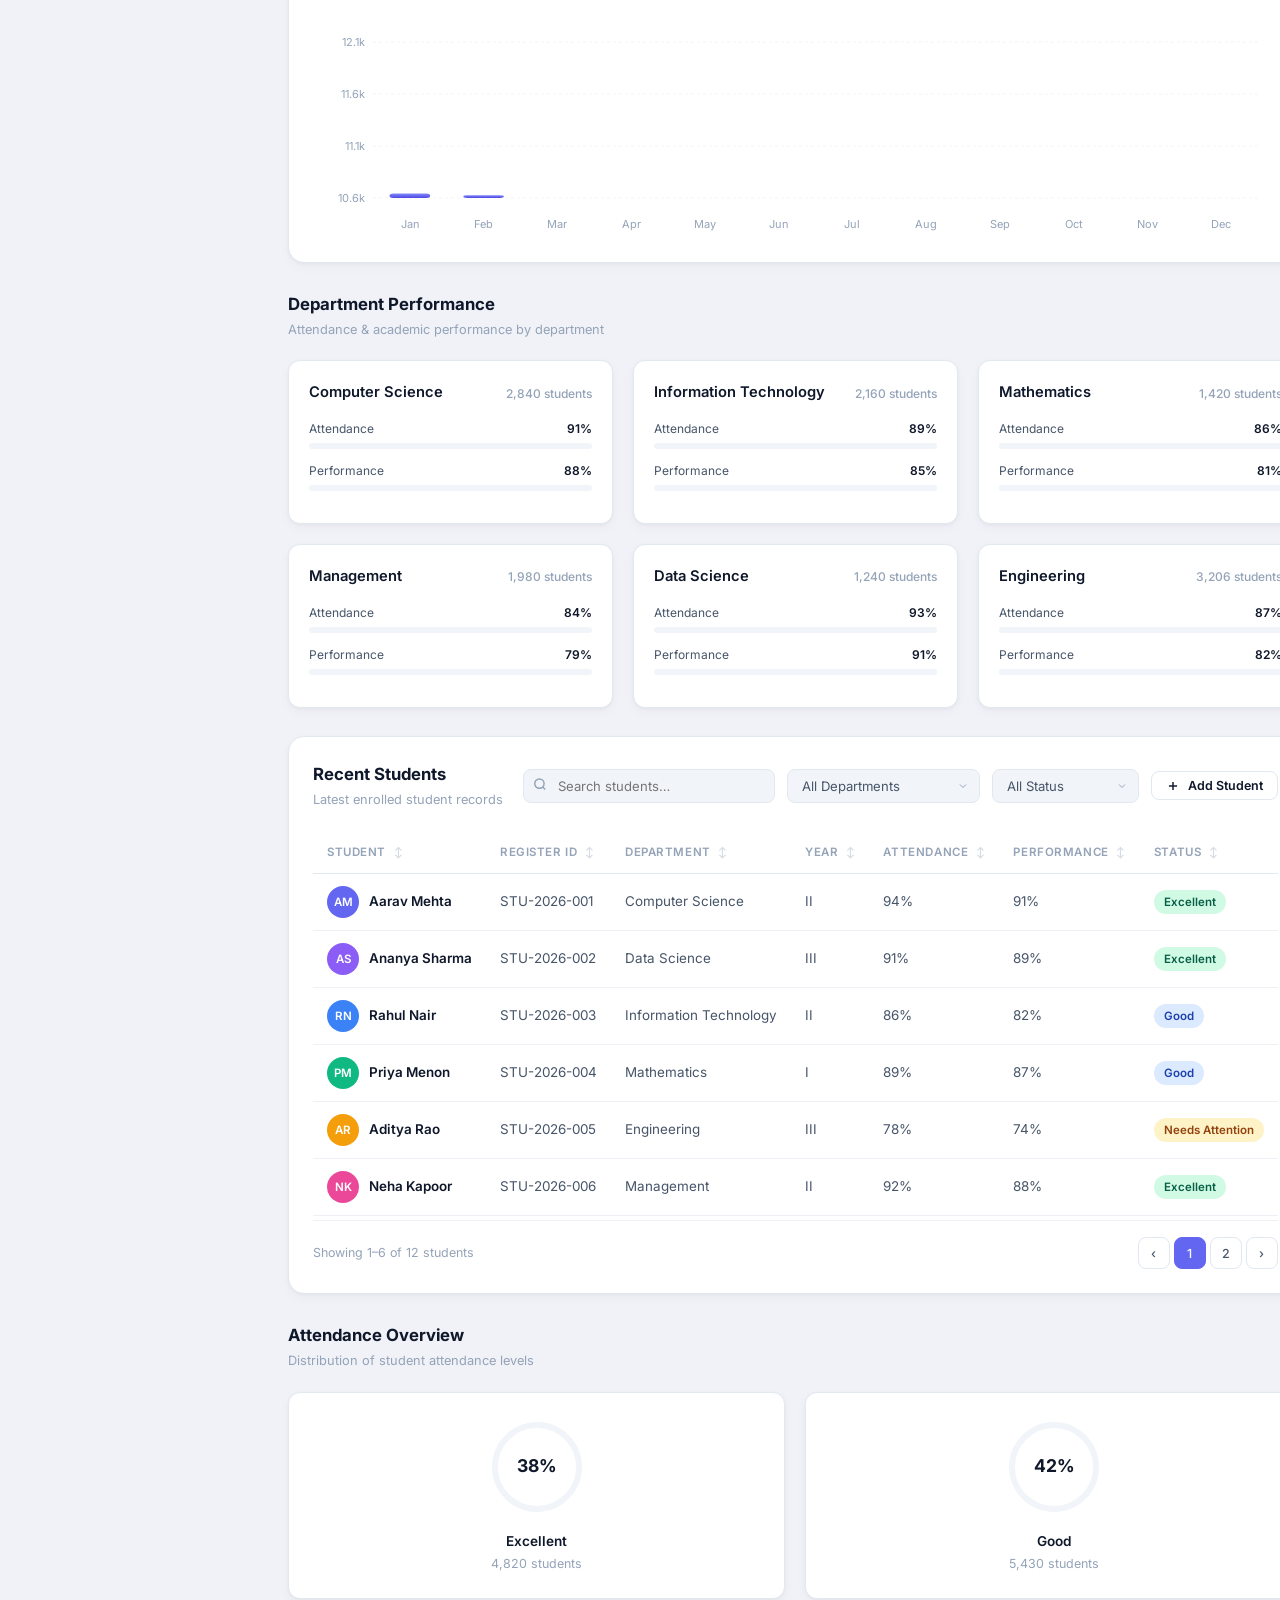
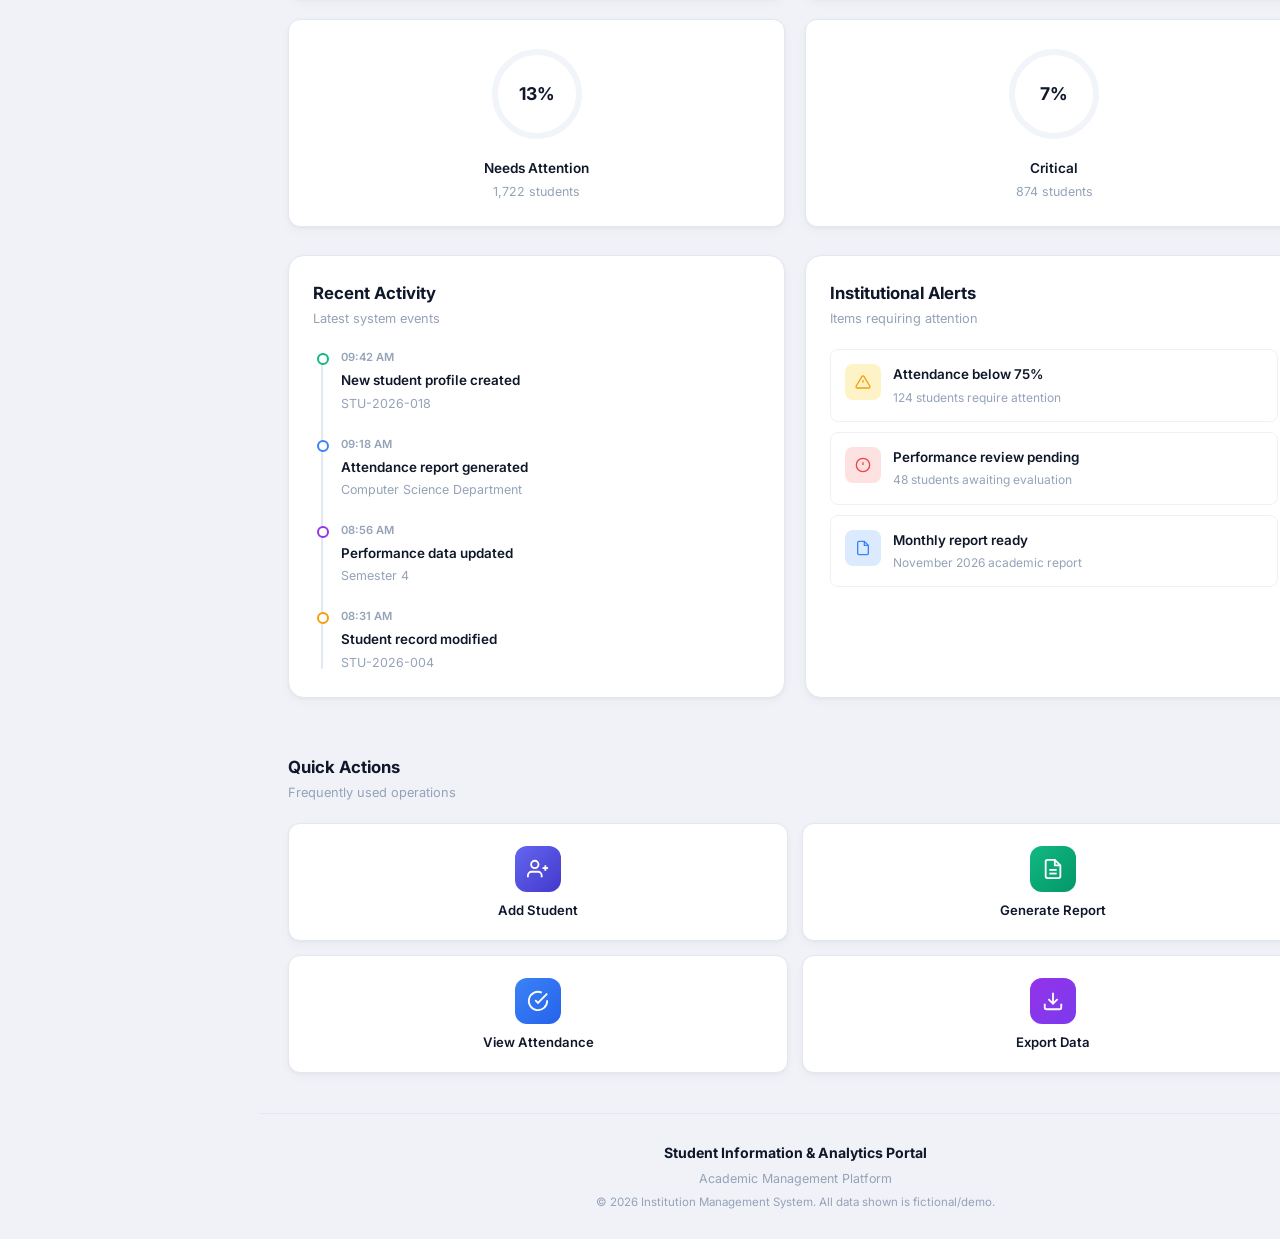
==== commit 8050995f: "Resolve merge conflict in application title" ====
--- a/index.html
+++ b/index.html
@@ -240,7 +240,7 @@
                 </div>
                 <div class="student-header-info">
                   <span class="badge-role">MCA Candidate</span>
-                  <h1>MCA Student Information Portal</h1>
+                  <h1>Christ Student Management System</h1>
                   <p class="student-app-subheading">Individual Student Profile Record</p>
                 </div>
               </div>
